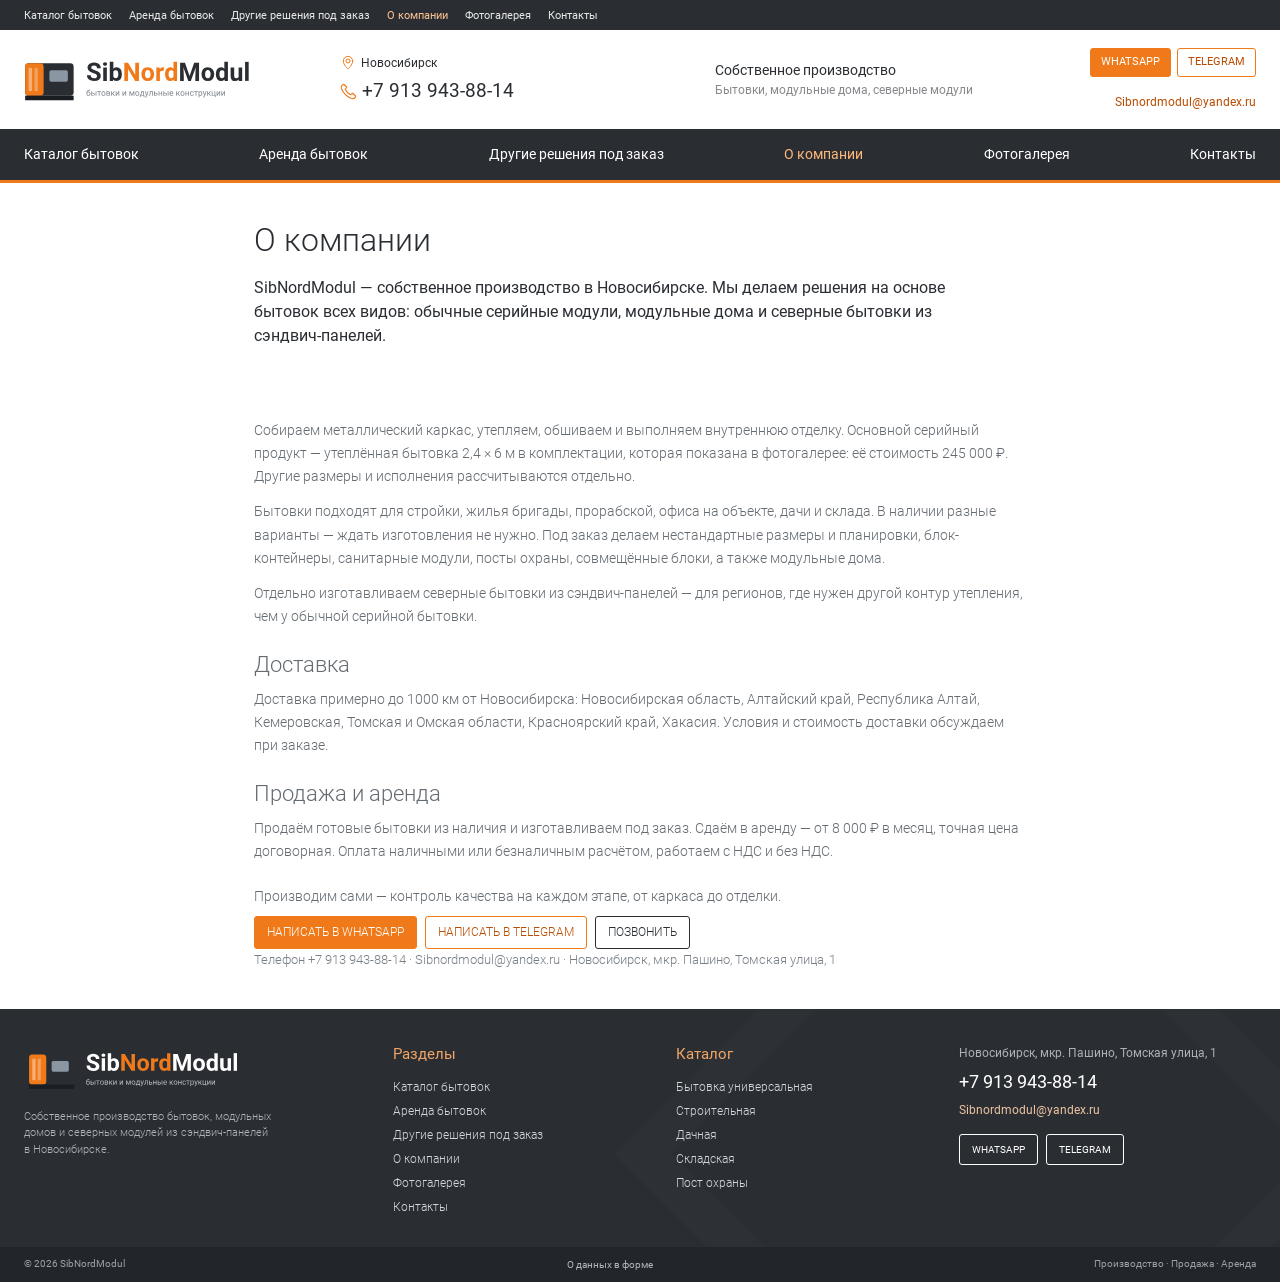
==== about/index.html @ f5c0e2c7 "Multi-page site: schematic catalog, rent, custom orders, 2GIS contacts Rebuild the site into separat" ====
<!DOCTYPE html>
<html lang="ru"><head><meta charset="utf-8"/>
<meta content="width=device-width,initial-scale=1,viewport-fit=cover" name="viewport"/>
<title>О компании — SibNordModul</title>
<meta name="description" content="Собственное производство бытовок, модульных домов и северных бытовок из сэндвич-панелей в Новосибирске. Доставка по Сибири."/>
<meta name="theme-color" content="#2A2E33"/>
<link rel="canonical" href="https://alexautoperfomance-ctrl.github.io/sibnordmodul-site/about/"/>
<meta property="og:title" content="О компании — SibNordModul"/>
<meta property="og:description" content="Собственное производство бытовок, модульных домов и северных бытовок из сэндвич-панелей в Новосибирске. Доставка по Сибири."/>
<meta property="og:type" content="website"/>
<meta property="og:image" content="../images/hero-latin.jpg"/>
<link rel="icon" href="../favicon.ico" sizes="any"/>
<link rel="icon" href="../favicon.png" type="image/png"/>
<link rel="stylesheet" href="../styles.css"/>
</head><body>
<svg aria-hidden="true" class="sprite" xmlns="http://www.w3.org/2000/svg"><defs><symbol id="i-cabin" viewbox="0 0 24 24"><path d="M2 5h20M3 8h18v12H3zM6 11h5v5H6zM15 11h4v9M1 22h22M17 15h.01"></path></symbol><symbol id="i-blocks" viewbox="0 0 24 24"><path d="M2 10h12v11H2zM14 10l8-4v11l-8 4M2 10l8-4h12M5 13v5m3-5v5m3-5v5M14 4V1M9 3h10"></path></symbol><symbol id="i-house" viewbox="0 0 24 24"><path d="M2 11l10-8 10 8M5 10v11h14V10M9 21v-7h6v7M16 4V2h3v5"></path></symbol><symbol id="i-guard" viewbox="0 0 24 24"><path d="M5 5h14v16H5zM4 2h16M8 8h8v5H8zM14 16v5M3 23h18"></path></symbol><symbol id="i-san" viewbox="0 0 24 24"><path d="M4 21h16M6 21V4a2 2 0 014 0v2M8 7h6M9 10v1m4-1v1m-2 2v1m-3 0v1m6-2v1M4 17h13v4"></path></symbol><symbol id="i-factory" viewbox="0 0 24 24"><path d="M3 21V9l7 4V7l7 4V3h4v18H3zM6 17h1m4 0h1m4 0h1"></path></symbol><symbol id="i-phone" viewbox="0 0 24 24"><path d="M5 3l4 4-2 3a16 16 0 007 7l3-2 4 4c-1 3-3 4-6 3A25 25 0 012 9C1 6 2 4 5 3z"></path></symbol><symbol id="i-pin" viewbox="0 0 24 24"><path d="M19 9c0 6-7 12-7 12S5 15 5 9a7 7 0 1114 0zM15 9a3 3 0 11-6 0 3 3 0 016 0"></path></symbol><symbol id="i-mail" viewbox="0 0 24 24"><path d="M2 5h20v14H2zM2 5l10 8L22 5"></path></symbol><symbol id="i-chat" viewbox="0 0 24 24"><path d="M21 11a9 9 0 01-13 8L3 21l1-5A9 9 0 1121 11zM8 8c1 4 3 6 7 7l1-2-3-1-1 1-2-2 1-1-1-3z"></path></symbol><symbol id="i-telegram" viewbox="0 0 24 24"><path d="M22 3L2 11l7 3 3 7 4-5 4 3 2-16zM9 14L22 3M9 14l3 7"></path></symbol><symbol id="i-check" viewbox="0 0 24 24"><path d="M4 12l5 5L21 5"></path></symbol><symbol id="i-ruler" viewbox="0 0 24 24"><path d="M3 18L18 3l4 4L7 22zM14 7l3 3M10 11l3 3M6 15l3 3"></path></symbol><symbol id="i-frame" viewbox="0 0 24 24"><path d="M3 20V4h18v16H3zM3 4l18 16M21 4L3 20M8 4v16M16 4v16"></path></symbol><symbol id="i-bolt" viewbox="0 0 24 24"><path d="M13 2L4 14h7l-1 8 10-13h-8l1-7z"></path></symbol><symbol id="i-heat" viewbox="0 0 24 24"><path d="M12 2c2 5 7 6 7 12a7 7 0 01-14 0c0-3 2-6 5-8 0 3 1 4 2 5 2-3 1-5 0-9z"></path></symbol><symbol id="i-floor" viewbox="0 0 24 24"><path d="M2 16l10-6 10 6-10 6-10-6zM5 11V8c0-2 3-2 3-4M11 8V6c0-2 3-2 3-4M17 11V8c0-2 3-2 3-4"></path></symbol><symbol id="i-layers" viewbox="0 0 24 24"><path d="M2 8l10-6 10 6-10 6L2 8zM2 13l10 6 10-6M2 18l10 6 10-6"></path></symbol><symbol id="i-finish" viewbox="0 0 24 24"><path d="M3 3h14v7H3zM17 6h4v8h-9v8H9v-8"></path></symbol><symbol id="i-wallet" viewbox="0 0 24 24"><path d="M3 6h18v15H3V6zM3 6V3h15v3M16 11h6v6h-6zM18 14h.01"></path></symbol><symbol id="i-menu" viewbox="0 0 24 24"><path d="M3 5h18M3 12h18M3 19h18"></path></symbol><symbol id="i-search" viewbox="0 0 24 24"><path d="M16 16l6 6M18 10a8 8 0 11-16 0 8 8 0 0116 0"></path></symbol><symbol id="i-close" viewbox="0 0 24 24"><path d="M5 5l14 14M19 5L5 19"></path></symbol><symbol id="i-expand" viewbox="0 0 24 24"><path d="M3 9V3h6M15 3h6v6M21 15v6h-6M9 21H3v-6"></path></symbol><symbol id="i-key" viewbox="0 0 24 24"><path d="M14 10a5 5 0 11-10-1 5 5 0 0110 1zM12 13l9 9M16 17l3-3M19 20l3-3"></path></symbol><symbol id="i-box" viewbox="0 0 24 24"><path d="M3 6l9-4 9 4v14l-9 3-9-3V6zM3 6l9 4 9-4M12 10v13"></path></symbol></defs></svg>
<div class="top-line"><div class="container top-line__inner">
<nav class="menu-top"><a href="../catalog/">Каталог бытовок</a><a href="../rent/">Аренда бытовок</a><a href="../custom/">Другие решения под заказ</a><a href="../about/" class="is-active">О компании</a><a href="../gallery/">Фотогалерея</a><a href="../contacts/">Контакты</a></nav>
</div></div>
<header class="header"><div class="container header__inner">
<a class="logo" href="../" aria-label="SibNordModul — на главную">
<img alt="SibNordModul" height="64" src="../images/logo-latin.svg" width="279"/>
</a>
<div class="header__local">
<p><svg aria-hidden="true" class="icon"><use href="#i-pin"></use></svg> Новосибирск</p>
<a class="phone" href="tel:+79139438814"><svg aria-hidden="true" class="icon"><use href="#i-phone"></use></svg>+7 913 943-88-14</a>
</div>
<div class="header__note"><strong>Собственное производство</strong>Бытовки, модульные дома, северные модули</div>
<div class="header__actions">
<div class="header__chats">
<a class="button button--fill" href="https://wa.me/79139438814" target="_blank" rel="noopener">WhatsApp</a>
<a class="button" href="https://t.me/Volt0ne" target="_blank" rel="noopener">Telegram</a>
</div>
<a class="header__mail" href="mailto:Sibnordmodul@yandex.ru">Sibnordmodul@yandex.ru</a>
</div></div></header>
<nav aria-label="Разделы сайта" class="category-nav"><div class="container category-nav__inner">
<a href="../catalog/">Каталог бытовок</a><a href="../rent/">Аренда бытовок</a><a href="../custom/">Другие решения под заказ</a><a href="../about/" class="is-active">О компании</a><a href="../gallery/">Фотогалерея</a><a href="../contacts/">Контакты</a>
</div></nav>
<main>
<section class="page-hero"><div class="container narrow">
<h1>О компании</h1>
<p class="lead">SibNordModul — собственное производство в Новосибирске. Мы делаем решения на основе бытовок всех видов: обычные серийные модули, модульные дома и северные бытовки из сэндвич-панелей.</p>
</div></section>
<section class="content-section"><div class="container narrow text-content">
<p>Собираем металлический каркас, утепляем, обшиваем и выполняем внутреннюю отделку. Основной серийный продукт — утеплённая бытовка 2,4 × 6 м в комплектации, которая показана в фотогалерее: её стоимость 245 000 ₽. Другие размеры и исполнения рассчитываются отдельно.</p>
<p>Бытовки подходят для стройки, жилья бригады, прорабской, офиса на объекте, дачи и склада. В наличии разные варианты — ждать изготовления не нужно. Под заказ делаем нестандартные размеры и планировки, блок-контейнеры, санитарные модули, посты охраны, совмещённые блоки, а также модульные дома.</p>
<p>Отдельно изготавливаем северные бытовки из сэндвич-панелей — для регионов, где нужен другой контур утепления, чем у обычной серийной бытовки.</p>
<div class="about-block">
<h2>Доставка</h2>
<p>Доставка примерно до 1000 км от Новосибирска: Новосибирская область, Алтайский край, Республика Алтай, Кемеровская, Томская и Омская области, Красноярский край, Хакасия. Условия и стоимость доставки обсуждаем при заказе.</p>
</div>
<div class="about-block">
<h2>Продажа и аренда</h2>
<p>Продаём готовые бытовки из наличия и изготавливаем под заказ. Сдаём в аренду — от 8 000 ₽ в месяц, точная цена договорная. Оплата наличными или безналичным расчётом, работаем с НДС и без НДС.</p>
</div>
<p>Производим сами — контроль качества на каждом этапе, от каркаса до отделки.</p>
<div class="chat-btns "><a class="button button--fill" href="https://wa.me/79139438814" target="_blank" rel="noopener">Написать в WhatsApp</a><a class="button" href="https://t.me/Volt0ne" target="_blank" rel="noopener">Написать в Telegram</a><a class="button button--ink" href="tel:+79139438814">Позвонить</a></div>
<p class="subtle">Телефон <a href="tel:+79139438814">+7 913 943-88-14</a> · <a href="mailto:Sibnordmodul@yandex.ru">Sibnordmodul@yandex.ru</a> · Новосибирск, мкр. Пашино, Томская улица, 1</p>
</div></section>
</main>
<footer class="footer"><div class="container footer__grid">
<div class="footer__intro">
<a aria-label="SibNordModul — на главную" class="logo" href="../">
<img alt="SibNordModul" height="64" src="../images/logo-latin-light.svg" width="279"/></a>
<p>Собственное производство бытовок, модульных домов и северных модулей из сэндвич-панелей в Новосибирске.</p>
</div>
<div class="footer__nav"><h3>Разделы</h3><ul><li><a href="../catalog/">Каталог бытовок</a></li><li><a href="../rent/">Аренда бытовок</a></li><li><a href="../custom/">Другие решения под заказ</a></li><li><a href="../about/">О компании</a></li><li><a href="../gallery/">Фотогалерея</a></li><li><a href="../contacts/">Контакты</a></li></ul></div>
<div class="footer__catalog"><h3>Каталог</h3><ul>
<li><a href="../catalog/#cat-universal">Бытовка универсальная</a></li>
<li><a href="../catalog/#cat-stroitelnye">Строительная</a></li>
<li><a href="../catalog/#cat-dachnye">Дачная</a></li>
<li><a href="../catalog/#cat-sklad">Складская</a></li>
<li><a href="../catalog/#cat-guard">Пост охраны</a></li>
</ul></div>
<div class="footer__contact">
<p>Новосибирск, мкр. Пашино, Томская улица, 1</p>
<a class="phone" href="tel:+79139438814">+7 913 943-88-14</a>
<a class="mail" href="mailto:Sibnordmodul@yandex.ru">Sibnordmodul@yandex.ru</a>
<div class="footer-chats">
<a class="button button--white" href="https://wa.me/79139438814" target="_blank" rel="noopener">WhatsApp</a>
<a class="button button--white" href="https://t.me/Volt0ne" target="_blank" rel="noopener">Telegram</a>
</div>
</div></div>
<div class="footer__bottom"><div class="container">
<span>© <span data-year="">2026</span> SibNordModul</span>
<button data-privacy="" type="button">О данных в форме</button>
<span>Производство · Продажа · Аренда</span>
</div></div></footer>
<nav aria-label="Быстрые действия" class="mobile-dock">
<button aria-controls="menu-drawer" aria-haspopup="dialog" aria-label="Открыть меню" id="open-menu" type="button">
<svg aria-hidden="true" class="icon"><use href="#i-menu"></use></svg><span>Меню</span></button>
<a href="../catalog/"><svg aria-hidden="true" class="icon"><use href="#i-cabin"></use></svg><span>Каталог</span></a>
<a href="https://wa.me/79139438814" rel="noopener" target="_blank"><svg aria-hidden="true" class="icon"><use href="#i-chat"></use></svg><span>WhatsApp</span></a>
<a href="https://t.me/Volt0ne" rel="noopener" target="_blank"><svg aria-hidden="true" class="icon"><use href="#i-telegram"></use></svg><span>Telegram</span></a>
<a href="tel:+79139438814"><svg aria-hidden="true" class="icon"><use href="#i-phone"></use></svg><span>Позвонить</span></a>
</nav>
<dialog aria-labelledby="drawer-title" class="drawer" id="menu-drawer">
<div class="drawer__top"><span id="drawer-title">SibNordModul</span>
<button aria-label="Закрыть меню" data-close="" type="button"><svg aria-hidden="true" class="icon"><use href="#i-close"></use></svg></button></div>
<nav><a href="../catalog/">Каталог бытовок</a><a href="../rent/">Аренда бытовок</a><a href="../custom/">Другие решения под заказ</a><a href="../about/">О компании</a><a href="../gallery/">Фотогалерея</a><a href="../contacts/">Контакты</a></nav>
<div class="drawer__contact">
<a class="phone" href="tel:+79139438814">+7 913 943-88-14</a>
<a class="mail" href="mailto:Sibnordmodul@yandex.ru">Sibnordmodul@yandex.ru</a>
<a class="button button--fill" href="https://wa.me/79139438814" target="_blank" rel="noopener">WhatsApp</a>
<a class="button" href="https://t.me/Volt0ne" target="_blank" rel="noopener">Telegram</a>
</div></dialog>
<dialog aria-labelledby="photo-title" class="modal photo-modal" id="photo-modal">
<div class="modal__head"><h2 id="photo-title">Фото</h2>
<button aria-label="Закрыть" data-close="" type="button"><svg aria-hidden="true" class="icon"><use href="#i-close"></use></svg></button></div>
<div class="photo-modal__frame">
<button class="photo-arrow prev" type="button" aria-label="Назад">‹</button>
<img alt="" id="lightbox-image"/>
<button class="photo-arrow next" type="button" aria-label="Вперёд">›</button>
</div>
<div class="photo-counter"></div>
</dialog>
<dialog aria-labelledby="privacy-title" class="modal" id="privacy-modal">
<div class="modal__head"><h2 id="privacy-title">О данных в форме</h2>
<button aria-label="Закрыть" data-close="" type="button"><svg aria-hidden="true" class="icon"><use href="#i-close"></use></svg></button></div>
<div class="modal__body privacy-text">
<p>Этот сайт не отправляет и не сохраняет данные формы на сервере. Имя, телефон и выбранный вариант используются в вашем браузере, чтобы подготовить сообщение.</p>
<p>При нажатии кнопки откроется WhatsApp или почтовая программа. Данные будут переданы выбранному сервису в тексте черновика только после вашего подтверждения.</p>
</div></dialog>
<script src="../script.js"></script>
</body></html>
---- styles.css ----
@font-face{font-family:Roboto;src:url(fonts/Roboto-Regular.woff) format('woff');font-style:normal;font-weight:400;font-display:swap}@font-face{font-family:Roboto;src:url(fonts/Roboto-Light.woff) format('woff');font-style:normal;font-weight:300;font-display:swap}@font-face{font-family:Roboto;src:url(fonts/Roboto-Bold.woff) format('woff');font-style:normal;font-weight:700;font-display:swap}
/* Compact commercial catalogue: narrow utility bar, contact masthead, category
   navigation, diagonal banner, benefits rail, three-column product catalogue. */
:root{--ink:#2A2E33;--accent:#F07A1A;--accent-dark:#b94c00;--pale:#fce9da;--muted:#87898c;--line:#e3e5e7;--soft:#f7f8f9;--white:#fff}
*{box-sizing:border-box}html{scroll-behavior:smooth;scroll-padding-top:25px}body{margin:0;font:14px/1.5 Roboto,Arial,sans-serif;color:var(--ink);background:#fff;-webkit-text-size-adjust:100%}a{color:inherit;text-decoration:none;transition:color .15s}a:hover{color:var(--accent-dark)}button,input,select,textarea{font:inherit}button,a,input,select,textarea{-webkit-tap-highlight-color:transparent}button{cursor:pointer}button:disabled{cursor:not-allowed}a:focus-visible,button:focus-visible,input:focus-visible,select:focus-visible,textarea:focus-visible{outline:2px solid var(--accent);outline-offset:4px}img{max-width:100%;display:block}svg.icon{width:23px;height:23px;flex:none;fill:none;stroke:currentColor;stroke-width:1.5;stroke-linecap:round;stroke-linejoin:round}svg.sprite{position:absolute;width:0;height:0;overflow:hidden}.container{width:min(100%,1440px);padding:0 24px;margin:auto}h1,h2,h3,h4,p{margin:0}h1,h2,h3{font-weight:300;line-height:1.35}h2{font-size:25px;margin-bottom:22px}h3{font-size:19px}p+p{margin-top:12px}ul{padding:0;margin:0;list-style:none}.button{display:inline-flex;align-items:center;justify-content:center;gap:8px;border:1px solid var(--accent);background:transparent;border-radius:3px;padding:8px 12px;color:var(--accent-dark);font-size:12px;line-height:1.3;text-transform:uppercase;transition:background .16s,color .16s,border-color .16s;white-space:nowrap}.button:hover{color:#fff;background:var(--accent);border-color:var(--accent)}.button--fill{background:var(--accent);border-color:var(--accent);color:#fff}.button--fill:hover{background:var(--accent-dark);border-color:var(--accent-dark)}.button--ink{border-color:var(--ink);color:var(--ink)}.button--ink:hover{background:var(--ink);border-color:var(--ink);color:#fff}.button--white{border-color:#fff;color:#fff}.button--white:hover{background:#fff;color:var(--ink)}.button .icon{width:17px;height:17px}.subtle{color:#777f86;font-size:13px}.top-line{background:var(--ink);color:#e7e7e7;font-size:11px;line-height:1}.top-line__inner{height:30px;display:flex;justify-content:space-between;align-items:center;gap:20px}.menu-top{display:flex;gap:17px}.menu-top a:hover{color:#ffc394}.search{display:flex;align-items:center;background:#41464c;height:22px;width:242px}.search input{width:100%;min-width:0;border:0;padding:3px 9px;background:none;color:#fff;font-size:11px;outline-offset:0}.search input::placeholder{color:#babdc0}.search button{display:flex;background:none;border:0;color:#ffa359;padding:2px 7px}.search .icon{width:15px;height:15px}.header__inner{height:99px;display:flex;align-items:center;gap:42px}.logo{display:flex;align-items:center;gap:10px;flex:none}.logo>img{width:65px;height:60px;object-fit:contain}.logo__name{display:block;white-space:nowrap;font-size:25px;font-weight:700;letter-spacing:-1px;line-height:1.3}.nord{color:var(--accent)}.logo__sub{display:block;font-size:10.5px;font-weight:300;color:#7c8288;white-space:nowrap;letter-spacing:.15px}.header__local{margin-left:30px;flex:1}.header__local p{font-size:12px;display:flex;align-items:center;gap:5px;margin-bottom:5px}.header__local p .icon{width:16px;height:16px;color:var(--accent)}.phone{white-space:nowrap;font-size:19px;color:var(--ink)}.phone .icon{width:18px;height:18px;vertical-align:-3px;color:var(--accent);margin-right:4px}.header__note{line-height:1.6;font-size:12px;flex:1;color:#87898c}.header__note strong{display:block;color:var(--ink);font-weight:400;font-size:14px}.header__actions{text-align:right;flex:none}.header__actions .button{margin-bottom:8px}.header__mail{display:block;font-size:12px;color:var(--accent-dark)}.category-nav{background:var(--ink);border-bottom:3px solid var(--accent);color:#fff}.category-nav__inner{min-height:51px;display:flex;align-items:stretch;justify-content:space-between;gap:15px}.category-nav a{display:flex;align-items:center;gap:11px;font-size:14px;line-height:1.25;padding:10px 0;min-height:51px}.category-nav a:hover{color:#ffb879}.category-nav .icon{width:28px;height:25px;stroke-width:1.4}.category-nav .chev{font-size:15px;color:#aeb2b6;margin-left:4px}.hero{height:254px;background:#f7f8f8;position:relative;overflow:hidden}.hero::before{content:'';position:absolute;inset:0;background:repeating-linear-gradient(25deg,transparent 0 29px,#e9ecef 30px 31px,transparent 32px 58px);opacity:.55}.hero__inner{position:relative;height:100%;display:flex;align-items:center}.hero__copy{position:relative;z-index:3;width:47%;padding-right:35px}.hero__kicker{font-size:11px;letter-spacing:1.3px;text-transform:uppercase;margin-bottom:8px;color:#8a6d57}.hero h1{font-size:30px;line-height:1.3;margin-bottom:10px;max-width:420px}.hero__copy>p{font-size:14px;color:#686d71;font-weight:300}.hero__link{display:inline-block;margin-top:19px;font-size:16px;font-weight:300}.hero__link span{display:inline-block;color:var(--accent);margin-left:6px;transition:transform .2s}.hero__link:hover span{transform:translateX(4px)}.hero__visual{position:absolute;top:0;bottom:0;right:0;width:60%;background:#dfe2e4;clip-path:polygon(13% 0,100% 0,100% 100%,13% 100%,0 50%);border-right:14px solid var(--accent)}.hero__visual::before{content:'';position:absolute;inset:0;background:var(--accent);clip-path:polygon(10% 0,13% 0,0 50%,13% 100%,10% 100%,0 58%,0 42%);z-index:2}.hero__visual picture,.hero__visual img{width:100%;height:100%}.hero__visual img{object-fit:cover;object-position:54% 54%;padding-left:28px}.hero__stock{position:absolute;bottom:13px;right:32px;background:rgba(42,46,51,.88);color:#fff;padding:6px 10px;font-size:11px;z-index:3;border-left:3px solid var(--accent)}.service-nav{background:var(--pale);color:#65472f}.service-nav__inner{display:flex;justify-content:space-between;align-items:center;min-height:39px;gap:15px;font-size:12px}.service-nav a{padding:9px 0;white-space:nowrap}.service-nav a:hover{color:#a74800}.page-columns{display:grid;grid-template-columns:265px minmax(0,1fr);gap:34px;padding-top:30px;padding-bottom:10px}.column-left{min-width:0;padding-right:14px}.benefits-visual{padding:15px 15px 0}.benefit{text-align:center;margin-bottom:32px}.benefit .icon{display:block;color:var(--accent);width:53px;height:53px;stroke-width:1.3;margin:0 auto 12px}.benefit h3{font-size:18px;color:var(--accent-dark)}.benefit p{font-size:14px;font-weight:300;color:#8a8f93}.rail-title{text-align:center;font-size:19px;margin:42px 0 27px}.rail-list{counter-reset:rail}.rail-list li{position:relative;padding-left:54px;margin:0 0 29px 12px;font-size:12px;line-height:1.5;color:#8b8e92;max-width:220px}.rail-list li::before{counter-increment:rail;content:counter(rail);position:absolute;left:0;top:-6px;font-size:48px;font-weight:300;color:#f0d0b7;line-height:1}.rail-list strong{display:block;font-weight:400;font-size:14px;color:var(--ink);border-bottom:1px solid var(--line);padding-bottom:7px;margin-bottom:7px}.rail-contact{margin-top:34px;padding:20px 17px;background:var(--soft);border:1px solid var(--line)}.rail-contact h3{font-size:18px;margin-bottom:10px}.rail-contact p{font-size:12px;color:#777d82;margin-bottom:15px}.rail-contact .phone{font-size:16px;display:block;margin-bottom:14px}.rail-contact .button{width:100%}.catalog-head{display:flex;justify-content:space-between;align-items:center;gap:15px;margin-bottom:20px}.catalog-head h2{margin:0}.catalog-head>a{color:var(--accent-dark);font-size:12px}.catalog-intro{font-size:13px;color:#83888c;margin:-8px 0 17px}.catalog-tabs{display:flex;gap:19px;border-bottom:1px solid var(--line);margin-bottom:21px;align-items:center}.catalog-tabs button{font-size:12px;background:none;padding:0 0 10px;border:0;color:#737b81;position:relative;white-space:nowrap}.catalog-tabs button[aria-pressed=true]{color:var(--accent-dark)}.catalog-tabs button[aria-pressed=true]::after{content:'';height:2px;position:absolute;bottom:-1px;left:0;right:0;background:var(--accent)}.product-grid{display:grid;grid-template-columns:repeat(3,minmax(0,1fr));gap:28px 20px}.product{min-width:0;position:relative}.product-box{height:100%;display:flex;flex-direction:column;border:1px solid var(--line);border-radius:3px;background:#fff;padding:14px;transition:border-color .2s,box-shadow .2s;position:relative}.product-box:hover{border-color:var(--accent);box-shadow:0 5px 18px #2a2e3310}.product__image{height:177px;background:#f7f8f9;display:flex;align-items:center;justify-content:center;margin-bottom:16px;overflow:hidden;border-radius:1px}.product__image img{height:100%;width:100%;object-fit:contain}.product__image--photo img{object-fit:cover;object-position:50% 60%}.sticker{position:absolute;top:7px;left:7px;background:var(--accent);color:#fff;padding:2px 6px;font-size:10px;line-height:1.6;border-radius:2px;text-transform:uppercase;z-index:1}.sticker--soft{background:#eceef0;color:#73797e}.product h3{font-size:16px;line-height:1.4;font-weight:400;margin-bottom:4px}.product h3 a:hover{color:var(--accent-dark)}.product__size{font-size:12px;color:#969b9f;line-height:1.5;margin-bottom:12px}.product__footer{display:flex;justify-content:space-between;align-items:center;gap:5px;margin-top:auto;padding-top:3px}.product__price{font-size:15px;color:var(--accent-dark);line-height:1.35}.product__price--request{font-size:13px}.product__footer .button{padding:6px 7px;font-size:10px;flex:none}.product__status{font-size:10px;color:#999ea2;margin-top:8px}.empty-results{padding:30px 0;color:#72777d}.content-section{margin-top:43px;padding-top:0}.content-section h2{margin-bottom:19px}.section-note{font-size:13px;font-weight:300;color:#878e94;line-height:1.6;margin:-10px 0 19px}.rent-banner{margin-top:34px;padding:24px 25px;background:#f9eee5;position:relative;display:flex;gap:25px;align-items:center;overflow:hidden;border-left:3px solid var(--accent)}.rent-banner::after{content:'';position:absolute;right:-70px;top:-100px;width:230px;height:350px;border:26px solid #f2ddce;transform:rotate(35deg);pointer-events:none}.rent-banner>div{flex:1;position:relative;z-index:1}.rent-banner h2{font-size:22px;margin-bottom:7px}.rent-banner p{font-size:13px;color:#7c746f;max-width:430px}.rent-banner>.button{position:relative;z-index:1;flex:none}.model-heading{display:flex;justify-content:space-between;align-items:start;gap:15px}.model-heading h2{max-width:480px}.model-price{text-align:right;white-space:nowrap;font-size:24px;font-weight:300;color:var(--accent-dark)}.model-price small{display:block;color:#91969b;font-size:11px;font-weight:400}.model{display:grid;grid-template-columns:40% 1fr;gap:24px;align-items:start}.model__photo{position:relative;overflow:hidden;background:var(--soft)}.model__photo>img{width:100%;height:310px;object-fit:cover;object-position:50% 62%}.model__photo button{position:absolute;right:10px;bottom:10px;border:0;background:#fff;padding:7px;display:flex;color:var(--ink);border-radius:2px}.model__photo .icon{width:17px;height:17px}.model__caption{font-size:11px;color:#8b9298;padding:9px 0}.specs{display:grid;grid-template-columns:1fr 1fr;gap:17px 22px}.spec h3{font-size:15px;font-weight:400;padding-bottom:7px;margin-bottom:7px;border-bottom:1px solid var(--line);display:flex;gap:7px;align-items:center}.spec h3 .icon{width:18px;height:18px;color:var(--accent-dark)}.spec ul{font-size:12px;font-weight:300;line-height:1.65;color:#697079}.spec li{position:relative;padding-left:11px}.spec li::before{content:'';width:3px;height:3px;position:absolute;top:8px;left:0;background:#ddad88}.model-payments{display:flex;gap:25px;align-items:center;border-top:1px solid var(--line);padding-top:18px;margin-top:15px}.model-payments>p{font-size:12px;color:#7b8288;flex:1}.extra-grid{display:grid;grid-template-columns:repeat(3,minmax(0,1fr));border-top:1px solid var(--line);border-left:1px solid var(--line)}.extra-item{border-right:1px solid var(--line);border-bottom:1px solid var(--line);padding:17px 14px;display:flex;align-items:start;gap:11px}.extra-item>.icon{color:var(--accent-dark);width:26px;height:26px}.extra-item h3{font-size:14px;font-weight:400}.extra-item p{font-size:11px;font-weight:300;color:#8a8e93;margin-top:4px}.order-grid{display:grid;grid-template-columns:repeat(3,minmax(0,1fr));gap:20px}.order-card{border:1px solid var(--line);border-radius:3px;padding:14px;position:relative}.order-card img{width:100%;height:130px;object-fit:contain;margin-bottom:12px;background:var(--soft)}.order-card h3{font-size:15px;font-weight:400;margin-bottom:3px}.order-card p{font-size:12px;color:#999ea3}.order-card .button{font-size:10px;padding:6px 8px;margin-top:12px}.order-card .sticker{font-size:9px}.about-row{display:grid;grid-template-columns:1fr 34%;gap:25px}.text-content{font-weight:300;font-size:14px;line-height:1.65;color:#646b71}.text-content strong{font-weight:400;color:var(--ink)}.about-photo img{height:245px;width:100%;object-fit:cover;object-position:50% 45%}.about-photo figcaption{font-size:11px;color:#999ea3;margin-top:7px}.about-photo{margin:0}.gallery-head{display:flex;align-items:center;justify-content:space-between;gap:15px}.gallery-head span{font-size:12px;color:#959b9f}.gallery{display:grid;grid-template-columns:repeat(4,minmax(0,1fr));gap:9px}.gallery a{position:relative;background:var(--soft);overflow:hidden;display:block}.gallery img{height:124px;width:100%;object-fit:cover;transition:transform .3s}.gallery a:hover img{transform:scale(1.04)}.gallery span{position:absolute;left:0;bottom:0;right:0;background:linear-gradient(transparent,#171e25b8);color:#fff;padding:16px 9px 6px;font-size:10px}.steps{display:grid;grid-template-columns:repeat(4,minmax(0,1fr));gap:20px;counter-reset:step}.step{position:relative;padding-top:34px}.step::before{counter-increment:step;content:'0' counter(step);position:absolute;top:0;left:0;font-size:25px;line-height:1;font-weight:300;color:var(--accent)}.step::after{content:'';height:1px;position:absolute;top:14px;left:42px;right:0;background:var(--line)}.step h3{font-size:15px;font-weight:400;margin-bottom:7px}.step p{font-size:12px;color:#8c9297;font-weight:300;line-height:1.6}.request-box{margin-top:40px;background:#f4f5f6;border:1px solid var(--line);padding:28px 25px}.request-box h2{margin-bottom:7px}.request-box>p{font-size:13px;font-weight:300;color:#7d858b;margin-bottom:20px}.callback-form .form-row{display:grid;grid-template-columns:1fr 1fr auto;gap:12px;align-items:end}.callback-form label{display:block;font-size:11px;color:#7f868d}.callback-form input,.callback-form select,.callback-form textarea{display:block;width:100%;min-width:0;border:1px solid #d8dbde;background:#fff;border-radius:2px;padding:10px 11px;color:var(--ink);font-size:13px;margin-top:5px;min-height:39px}.callback-form textarea{min-height:80px;resize:vertical}.callback-form .button{min-height:39px;font-size:11px}.form-bottom{display:flex;justify-content:space-between;gap:12px;margin-top:13px;font-size:10px;color:#959a9e;line-height:1.5}.form-bottom button{padding:0;border:0;background:none;color:var(--accent-dark);font-size:11px;text-decoration:underline;flex:none}.form-status{font-size:12px;color:var(--accent-dark);margin-top:9px}.contacts-section{display:grid;grid-template-columns:1fr 1fr;gap:25px;margin-top:35px;padding:0 0 30px}.contacts-section h2{font-size:23px;margin-bottom:14px}.contacts-section p{font-size:13px;font-weight:300;color:#7f878d}.contacts-section .phone{display:block;font-weight:400;font-size:23px;margin:5px 0 9px;color:var(--ink)}.contacts-section .mail{font-size:14px;color:var(--accent-dark)}.social-links{display:flex;gap:13px;margin-top:17px}.social-links a{display:flex;gap:5px;align-items:center;font-size:12px}.social-links .icon{width:18px;height:18px;color:var(--accent-dark)}.payment-list{margin-top:14px}.payment-list li{padding:5px 0;font-size:13px;font-weight:300;color:#6e767c}.payment-list .icon{height:16px;width:16px;vertical-align:-3px;margin-right:7px;color:var(--accent-dark)}.footer{margin-top:38px;background:var(--ink);color:#fff;position:relative;overflow:hidden;padding-top:35px}.footer::before{content:'';position:absolute;right:2%;top:-120px;width:450px;height:450px;border:40px solid #ffffff04;transform:rotate(45deg);pointer-events:none}.footer__grid{display:grid;grid-template-columns:1.35fr 1fr 1fr 1.2fr;gap:35px;position:relative;padding-bottom:28px}.footer .logo>img{width:44px;height:46px}.footer .logo__name{font-size:19px}.footer .logo__sub{font-size:8px;color:#b7bbc0}.footer__intro p{font-size:11px;font-weight:300;color:#aeb3b8;margin-top:13px;max-width:250px}.footer h3{font-size:15px;font-weight:400;color:#f0a566;margin-bottom:11px}.footer ul{font-size:12px;font-weight:300;color:#d5d8db;line-height:2}.footer a:hover{color:#ffb477}.footer .phone{font-size:18px;color:#fff}.footer__contact>p{font-size:12px;color:#acb1b7;margin-bottom:6px}.footer__contact .mail{display:block;color:#ebc2a1;font-size:12px;margin:6px 0 15px}.footer .button{font-size:10px}.footer__bottom{background:#22262b;padding:9px 0;color:#999fa5;font-size:10px;position:relative}.footer__bottom .container{display:flex;justify-content:space-between;gap:20px}.footer__bottom button{color:#b0b4b8;border:0;background:none;font:inherit;cursor:pointer}.mobile-dock{display:none}.drawer{border:0;margin:0;padding:0;max-width:none;max-height:none;width:min(360px,90vw);height:100%;background:var(--ink);color:#fff}.drawer::backdrop{background:#17202ab3}.drawer__top{display:flex;align-items:center;justify-content:space-between;padding:22px 23px;border-bottom:1px solid #ffffff20;font-size:21px;font-weight:300}.close-btn{background:none;border:0;display:flex;align-items:center;justify-content:center;width:32px;height:32px;color:inherit}.drawer nav{padding:10px 23px}.drawer nav a{display:block;padding:11px 0;border-bottom:1px solid #ffffff12;font-size:16px;font-weight:300}.drawer__contact{padding:20px 23px}.drawer__contact .phone{color:#fff;font-size:20px}.drawer__contact .mail{font-size:12px;color:#e3b38f;display:block;margin-top:8px}.modal{padding:0;border:0;border-radius:3px;max-width:calc(100vw - 30px);width:470px;box-shadow:0 20px 80px #0005}.modal::backdrop{background:#171e26b8}.modal__head{display:flex;align-items:center;justify-content:space-between;gap:15px;padding:23px 25px 15px}.modal__head h2{margin:0;font-size:24px}.modal__body{padding:0 25px 25px}.modal__body>p{font-size:13px;font-weight:300;color:#7c858c;margin-bottom:20px}.modal .callback-form .form-row{grid-template-columns:1fr}.modal .form-bottom{display:block}.modal .form-bottom button{margin-top:10px}.modal .callback-form label{font-size:12px}.photo-modal{background:#1d232a;width:900px;color:#fff}.photo-modal .modal__head{padding:12px 17px}.photo-modal .modal__head h2{font-size:16px}.photo-modal__frame{height:min(72vh,750px);display:flex;align-items:center;justify-content:center;position:relative}.photo-modal__frame img{height:100%;width:100%;object-fit:contain}.photo-arrow{position:absolute;top:calc(50% - 20px);border:1px solid #ffffff60;border-radius:50%;background:#1c242b80;color:#fff;width:37px;height:37px;font-size:22px}.photo-arrow.prev{left:12px}.photo-arrow.next{right:12px}.photo-counter{text-align:center;font-size:11px;color:#bfc4c8;padding:10px}.privacy-text{font-size:13px;line-height:1.7;color:#68727b}.privacy-text p+p{margin-top:10px}[hidden]{display:none!important}
@media(min-width:1441px){.hero{height:275px}.hero__visual img{object-position:55% 58%}.product__image{height:205px}.column-left{padding-right:30px}.page-columns{grid-template-columns:285px minmax(0,1fr);gap:35px}.header__inner{gap:65px}}
@media(max-width:1150px){.header__inner{gap:25px}.header__local{margin-left:5px}.header__note{display:none}.category-nav a{font-size:12px;gap:7px}.category-nav .icon{width:24px}.page-columns{grid-template-columns:220px minmax(0,1fr);gap:24px}.column-left{padding-right:0}.product-box{padding:11px}.product__image{height:155px}.product h3{font-size:14px}.product__footer{flex-wrap:wrap;gap:7px}.hero h1{font-size:27px}.footer__grid{gap:25px}.footer .logo__name{font-size:17px}.specs{gap:14px}.model{gap:18px}}
@media(max-width:991px){.page-columns{grid-template-columns:minmax(0,1fr);gap:0}.column-left{display:none}.hero__copy{width:49%;padding-right:20px}.hero h1{font-size:25px}.header__inner{height:92px}.category-nav .chev{display:none}.category-nav__inner{gap:12px}.category-nav a{font-size:11px}.category-nav .icon{width:21px}.menu-top{gap:12px}.service-nav__inner{font-size:11px;gap:12px}.service-nav a:last-child{display:none}.product__image{height:185px}.product__footer{flex-wrap:nowrap}.footer__grid{grid-template-columns:1.3fr 1fr 1fr}.footer__catalog{display:none}.footer .logo__name{font-size:20px}.gallery img{height:140px}.model__photo>img{height:315px}}
@media(max-width:767px){html{scroll-padding-top:12px}body{padding-bottom:59px}.container{padding-left:15px;padding-right:15px}.top-line,.category-nav,.service-nav,.header__actions,.header__note{display:none}.header__inner{height:auto;display:flex;flex-direction:column;gap:0;padding-top:13px;padding-bottom:13px;border-bottom:1px solid var(--line)}.logo{gap:8px}.logo>img{width:49px;height:46px}.logo__name{font-size:23px;letter-spacing:-.8px}.logo__sub{font-size:8.6px;letter-spacing:.12px}.header__local{margin:8px 0 0;display:flex;align-items:center;gap:11px}.header__local p{font-size:11px;margin:0}.header__local p .icon{width:13px;height:13px}.phone{font-size:15px}.phone .icon{display:none}.hero{height:auto;background:#f6f7f8}.hero::before{display:none}.hero__inner{padding:0;display:flex;flex-direction:column;align-items:stretch}.hero__visual{position:relative;inset:auto;width:100%;height:203px;clip-path:none;border-right:0;border-bottom:3px solid var(--accent);order:0}.hero__visual::before{display:none}.hero__visual img{padding:0;object-fit:cover;object-position:50% 50%}.hero__copy{width:auto;padding:16px 15px 17px;order:1}.hero__kicker{font-size:9px;margin-bottom:5px;letter-spacing:1px}.hero h1{font-size:23px;line-height:1.2;margin-bottom:7px;max-width:100%}.hero h1 br{display:none}.hero__copy>p{font-size:12px}.hero__link{font-size:12px;margin-top:10px}.hero__stock{bottom:16px;right:10px;max-width:calc(100% - 20px);font-size:9px;padding:5px 7px}.page-columns{padding-top:22px}.catalog-head{gap:10px;margin-bottom:15px}.catalog-head h2{font-size:23px}.catalog-head>a{font-size:10px}.catalog-intro{font-size:12px;margin-bottom:14px}.catalog-tabs{gap:18px;margin-bottom:17px;flex-wrap:wrap}.catalog-tabs button{font-size:11px;padding-bottom:9px}.product-grid{grid-template-columns:repeat(2,minmax(0,1fr));gap:12px 10px}.product-box{padding:9px}.product__image{height:140px;margin-bottom:11px}.product h3{font-size:13px;line-height:1.35}.product__size{font-size:10px;margin-bottom:10px}.product__footer{flex-direction:column;align-items:stretch;gap:7px;padding-top:0}.product__price{text-align:center;font-size:14px}.product__price--request{font-size:12px}.product__footer .button{font-size:10px;padding:7px 5px;min-height:28px}.product__status{text-align:center;font-size:9px;margin-top:5px}.sticker{font-size:8px;top:5px;left:5px;padding:2px 5px}.rent-banner{margin-top:25px;padding:20px 16px;display:block}.rent-banner h2{font-size:23px;margin-bottom:7px}.rent-banner p{font-size:12px}.rent-banner>.button{margin-top:15px;font-size:11px}.rent-banner::after{right:-120px}.content-section{margin-top:30px}.content-section h2{font-size:23px;line-height:1.25;margin-bottom:15px}.section-note{font-size:12px;margin:-5px 0 16px}.model-heading{display:block}.model-heading h2{margin-bottom:9px}.model-price{text-align:left;font-size:25px;line-height:1.2;margin-bottom:16px}.model-price small{display:inline;font-size:11px;margin-left:8px}.model{grid-template-columns:1fr;gap:15px}.model__photo>img{height:285px;object-position:50% 59%}.model__caption{font-size:10px}.specs{grid-template-columns:1fr 1fr;gap:20px 15px}.spec h3{font-size:14px;line-height:1.4;align-items:flex-start;min-height:34px}.spec h3 .icon{width:16px;height:16px;margin-top:2px}.spec ul{font-size:11px;line-height:1.8}.spec li::before{top:9px}.model-payments{gap:13px;align-items:start;flex-direction:column;margin-top:20px;padding-top:15px}.model-payments>p{font-size:11px}.model-payments>.button{font-size:11px}.extra-grid{grid-template-columns:repeat(2,minmax(0,1fr))}.extra-item{padding:14px 10px;gap:8px}.extra-item>.icon{width:23px;height:23px}.extra-item h3{font-size:12px}.extra-item p{font-size:10px}.order-grid{grid-template-columns:repeat(2,minmax(0,1fr));gap:10px}.order-card{padding:10px}.order-card:last-child{grid-column:1/-1;display:grid;grid-template-columns:44% 1fr;gap:0 15px;align-items:center}.order-card:last-child img{grid-row:1/5;height:115px;margin:0}.order-card:last-child h3{align-self:end}.order-card:last-child .button{justify-self:start;margin-top:8px}.order-card img{height:115px;margin-bottom:10px}.order-card h3{font-size:13px}.order-card p{font-size:10px}.order-card .button{font-size:10px}.about-row{display:block}.text-content{font-size:13px;line-height:1.75}.about-photo{margin-top:20px}.about-photo img{height:235px;object-position:50% 42%}.about-photo figcaption{font-size:10px}.gallery{grid-template-columns:repeat(2,minmax(0,1fr));gap:7px}.gallery img{height:130px}.gallery-head span{font-size:11px}.gallery span{font-size:9px}.steps{grid-template-columns:1fr 1fr;gap:22px 17px}.step h3{font-size:14px}.step p{font-size:11px}.step{padding-top:31px}.step::before{font-size:24px}.request-box{margin-top:30px;padding:21px 17px}.request-box h2{font-size:23px}.request-box>p{font-size:12px;margin-bottom:16px}.callback-form .form-row{grid-template-columns:1fr;gap:12px}.callback-form label{font-size:11px}.callback-form input{font-size:14px;padding:11px 12px}.callback-form .button{font-size:12px;min-height:42px}.form-bottom{display:block;font-size:9px}.form-bottom button{display:block;margin-top:10px;font-size:11px}.contacts-section{grid-template-columns:1fr;gap:25px;margin-top:30px;padding-bottom:10px}.contacts-section h2{font-size:23px;margin-bottom:13px}.contacts-section .phone{font-size:24px}.contacts-section p{font-size:12px}.contacts-section .mail{font-size:14px}.payment-list li{font-size:12px}.footer{margin-top:30px;padding-top:26px}.footer__grid{display:flex;flex-direction:column;gap:22px;padding-bottom:23px;text-align:center}.footer__intro .logo{justify-content:center}.footer__intro p{margin:11px auto 0;max-width:300px}.footer__nav,.footer__catalog{display:none}.footer__contact .mail{font-size:13px;margin-bottom:15px}.footer__contact .phone{font-size:20px}.footer__bottom .container{display:block;text-align:center;font-size:9px}.footer__bottom button{margin-top:5px}.mobile-dock{display:flex;position:fixed;bottom:0;left:0;right:0;background:var(--ink);border-top:2px solid var(--accent);height:59px;z-index:100;box-shadow:0 -2px 12px #0001;padding-bottom:env(safe-area-inset-bottom,0)}.mobile-dock a,.mobile-dock button{color:#fff;display:flex;flex:1;flex-direction:column;align-items:center;justify-content:center;gap:3px;font-size:9px;min-width:0;padding:3px 0;border:0;background:none}.mobile-dock .icon{height:20px;width:20px;stroke-width:1.4}.mobile-dock a:nth-child(4){color:#f5b078}.modal__head{padding:18px 19px 13px}.modal__head h2{font-size:22px}.modal__body{padding:0 19px 21px}.photo-modal .modal__head h2{font-size:14px}.photo-modal__frame{height:70vh}}
@media(max-width:360px){.logo__name{font-size:21px}.catalog-tabs{gap:12px}.catalog-head h2{font-size:21px}.hero__visual{height:185px}.product-box{padding:7px}.product__image{height:125px}.product h3{font-size:12px}.specs{gap:17px 11px}}
@media(prefers-reduced-motion:reduce){html{scroll-behavior:auto}*{transition:none!important}}
/* Reference alignment pass: keep the first catalogue row within the first screen. */
@media(min-width:768px){.hero{height:220px}.page-columns{padding-top:25px}#catalog{position:relative}.catalog-head{margin-bottom:23px}.catalog-head>a,.catalog-intro{display:none}.catalog-tabs{position:absolute;top:8px;right:0;margin:0;gap:17px;border:0}.catalog-tabs button{font-size:11px;padding-bottom:6px}.catalog-tabs button[aria-pressed=true]::after{bottom:0}.hero h1{font-size:28px}.hero__link{margin-top:14px}.hero__kicker{font-size:10px}}
@media(min-width:768px) and (max-width:1150px){.catalog-tabs{gap:11px}.catalog-tabs button{font-size:10px}.catalog-head h2{font-size:23px}}
.footer .logo>img{background:#fff;border-radius:2px;padding:3px}
/* Photorealistic catalogue refresh; ratio shared by every product illustration. */
.product__image{height:auto;aspect-ratio:4/3}
.product__image picture{width:100%;height:100%;display:block}
.product__image img{width:100%;height:100%;object-fit:cover;object-position:center}
.order-card>picture{display:block;aspect-ratio:4/3;overflow:hidden;background:var(--soft);margin-bottom:12px}
.order-card>picture img{height:100%;width:100%;object-fit:cover;object-position:center;margin:0}
.catalog-render-note{font-size:11px;color:#91979c;font-weight:300;margin:15px 0 0;line-height:1.5}
.logo>img{width:279px;height:64px;object-fit:contain}
.footer .logo>img{width:235px;height:auto;background:none;padding:0;border-radius:0}
@media(max-width:1150px) and (min-width:768px){.logo>img{width:250px;height:auto}}
@media(max-width:767px){.logo>img{width:267px;height:auto}.order-card>picture{margin-bottom:10px}.order-card:last-child>picture{grid-row:1/5;aspect-ratio:4/3;margin:0;width:100%}.order-card:last-child>picture img{height:100%;width:100%;margin:0}.catalog-render-note{font-size:10px}.footer .logo>img{width:240px;height:auto}}


/* ===== Catalog rebuild: sidebar, schemes, real photos, chats ===== */
.header__chats{display:flex;gap:6px;justify-content:flex-end;margin-bottom:8px}
.header__chats .button{padding:6px 10px;font-size:11px}
.hero-chats{display:flex;flex-wrap:wrap;gap:8px;margin-top:14px}
.hero-price{margin-top:10px;font-size:15px}
.hero-price strong{font-weight:700}
.hero-price-note{display:block;margin-top:4px;font-size:11px;color:#7c8288;font-weight:300;max-width:36em}
.cat-layout{display:grid;grid-template-columns:240px minmax(0,1fr);gap:28px;align-items:start}
.cat-side{position:sticky;top:16px;border:1px solid var(--line);background:#fff;padding:16px 12px 18px}
.cat-side h3{font-size:11px;letter-spacing:.12em;text-transform:uppercase;color:var(--muted);margin:0 0 10px;font-weight:400}
.cat-cats{display:flex;flex-direction:column;gap:2px}
.cat-cat{display:flex;justify-content:space-between;align-items:center;width:100%;border:0;background:none;text-align:left;padding:9px 10px;border-radius:3px;color:var(--ink);font-size:13px;line-height:1.3;gap:8px}
.cat-cat:hover{background:var(--soft)}
.cat-cat.on,.cat-cat[aria-pressed=true]{background:var(--pale);color:var(--accent-dark)}
.cat-cat i{font-style:normal;color:var(--muted);font-size:11px;flex:none}
.cat-cat.on i{color:var(--accent-dark)}
.cat-side-note{margin-top:16px;padding-top:14px;border-top:1px solid var(--line);font-size:12px;color:#7c8288;display:flex;flex-direction:column;align-items:flex-start;gap:10px}
.real-block{margin-bottom:28px}
.real-head h3{font-size:20px;margin-bottom:8px}
.real-price{font-size:15px;margin-bottom:6px}
.real-note{font-size:12px;color:#7c8288;font-weight:300;max-width:46em;margin-bottom:14px}
.real-grid{display:grid;grid-template-columns:repeat(4,minmax(0,1fr));gap:8px}
.real-item{position:relative;display:block;background:var(--soft);overflow:hidden;cursor:zoom-in}
.real-item img{width:100%;height:140px;object-fit:cover}
.real-cap{position:absolute;left:0;right:0;bottom:0;background:#1d232acc;color:#fff;font-size:11px;padding:5px 8px}
.scheme-grid{display:grid;grid-template-columns:repeat(3,minmax(0,1fr));gap:16px}
.scheme-tile .product__image{height:auto;aspect-ratio:800/540;background:var(--soft);display:block}
.scheme-tile .product__image img{width:100%;height:100%;object-fit:contain;background:var(--soft)}
.scheme-desc{font-size:12px;color:#6d7378;font-weight:300;margin:0 0 10px;min-height:2.8em}
.scheme-tile .product__footer{flex-wrap:wrap;gap:8px}
.model-card .model-uses ul,.model-card .extra-lite ul,.model-card .pay-lite ul{list-style:none;padding:0}
.model-card .model-uses li,.model-card .extra-lite li,.model-card .pay-lite li{position:relative;padding-left:16px;font-size:13px;line-height:1.7}
.model-card .model-uses li::before,.model-card .extra-lite li::before,.model-card .pay-lite li::before{content:"";position:absolute;left:0;top:9px;width:6px;height:6px;border-radius:50%;background:var(--accent)}
.model-card .spec-kicker{font-size:13px;letter-spacing:.08em;text-transform:uppercase;color:var(--muted);margin:22px 0 14px}
.model-card .extra-lite,.model-card .pay-lite{margin-top:22px}
.model-card .extra-lite h3,.model-card .pay-lite h3,.model-card .model-uses h3{margin-bottom:8px;font-size:17px}
.contacts-addr{display:flex;align-items:flex-start;gap:6px;margin:10px 0 12px;font-size:15px}
.contacts-addr .icon{color:var(--accent);margin-top:2px}
.map-btns{display:flex;flex-wrap:wrap;gap:8px;margin:0 0 16px}
.contacts-price{margin-top:16px;font-size:13px;color:#5c6369;max-width:36em}
.benefits-rail{display:grid;grid-template-columns:repeat(3,1fr);gap:16px;padding:22px 0 6px;border-bottom:1px solid var(--line);margin-bottom:8px}
.benefits-rail .benefit{display:flex;gap:10px;align-items:flex-start}
.benefits-rail h3{font-size:15px;margin-bottom:2px}
.benefits-rail p{font-size:12px;color:#7c8288}
.page-columns{grid-template-columns:minmax(0,1fr);gap:0}
.column-left{display:none}
#catalog{position:static}
.catalog-head>a,.catalog-intro{display:block}
.catalog-tabs{display:none}
@media(max-width:1150px){
  .scheme-grid{grid-template-columns:repeat(2,minmax(0,1fr))}
  .real-grid{grid-template-columns:repeat(3,minmax(0,1fr))}
  .cat-layout{grid-template-columns:210px minmax(0,1fr);gap:20px}
}
@media(max-width:991px){
  .cat-layout{grid-template-columns:minmax(0,1fr);gap:16px}
  .cat-side{position:static;padding:0;border:0}
  .cat-side h3{display:none}
  .cat-cats{flex-direction:row;flex-wrap:nowrap;overflow-x:auto;gap:8px;margin:0 -15px;padding:2px 15px 10px;-webkit-overflow-scrolling:touch;scrollbar-width:none}
  .cat-cats::-webkit-scrollbar{display:none}
  .cat-cat{flex:none;border:1px solid var(--line);border-radius:999px;padding:8px 14px;white-space:nowrap}
  .cat-cat.on,.cat-cat[aria-pressed=true]{border-color:var(--accent)}
  .cat-side-note{display:none}
  .benefits-rail{grid-template-columns:1fr;gap:10px}
  .column-left{display:none}
}
@media(max-width:767px){
  .header__chats{display:none}
  .scheme-grid{grid-template-columns:repeat(2,minmax(0,1fr));gap:12px 10px}
  .real-grid{grid-template-columns:repeat(2,minmax(0,1fr));gap:7px}
  .real-item img{height:120px}
  .hero-chats .button{font-size:11px;padding:7px 10px}
  .model-price{text-align:left}
  .map-btns .button{font-size:11px}
}
@media(min-width:768px){
  #catalog{position:static}
  .catalog-head>a,.catalog-intro{display:block}
  .catalog-intro{margin-bottom:18px}
  .catalog-tabs{display:none}
}


/* ===== Multi-page layout ===== */
.logo>img{width:auto;height:56px;max-width:260px;object-fit:contain}
.footer .logo>img{height:52px}
.category-nav__inner{flex-wrap:wrap;gap:0 22px}
.category-nav a{font-size:14px}
.category-nav a.is-active,.menu-top a.is-active{color:#ffc394}
.category-nav a.is-active{color:#ffb879}
.footer-chats{display:flex;flex-wrap:wrap;gap:8px;margin-top:12px}
.home-intro{padding:40px 0 60px}
.home-intro h2{margin-bottom:12px}
.home-intro .container>p{max-width:46em;margin-bottom:28px}
.home-cards{display:grid;grid-template-columns:repeat(3,minmax(0,1fr));gap:16px}
.home-card{display:flex;flex-direction:column;gap:8px;border:1px solid var(--line);padding:20px 18px;background:#fff;min-height:160px;transition:border-color .15s,transform .15s}
.home-card:hover{border-color:var(--accent);color:inherit;transform:translateY(-2px)}
.home-card h3{font-size:18px}
.home-card p{font-size:13px;color:#6d7378;font-weight:300;flex:1}
.home-card span{font-size:13px;color:var(--accent-dark)}
.page-hero{padding:36px 0 10px}
.page-hero h1{font-size:32px;margin-bottom:14px}
.lead{font-size:16px;max-width:46em;margin-bottom:18px}
.narrow{max-width:820px}
.plain-list{margin:0 0 22px;padding:0;list-style:none}
.plain-list li{position:relative;padding:6px 0 6px 18px}
.plain-list li::before{content:"";position:absolute;left:0;top:14px;width:6px;height:6px;border-radius:50%;background:var(--accent)}
.chat-btns{display:flex;flex-wrap:wrap;gap:8px;margin-top:8px}
.cat-page{padding-bottom:50px}
.custom-grid{display:grid;grid-template-columns:repeat(2,minmax(0,1fr));gap:16px}
.custom-card{border:1px solid var(--line);padding:20px 18px;background:#fff}
.custom-card h3{margin-bottom:8px;font-size:18px}
.custom-card p{font-size:14px;color:#4e555b;font-weight:300}
.soft-band{background:var(--soft);padding:36px 0 48px;margin-top:10px}
.cta-band{margin-top:28px;padding:22px;border:1px solid var(--line);background:#fff}
.cta-band p{margin-bottom:14px}
.about-block{margin:22px 0}
.about-block h2{font-size:22px;margin-bottom:8px}
.contacts-page{display:grid;grid-template-columns:minmax(0,1fr) minmax(0,1.1fr);gap:32px;padding-bottom:40px;align-items:start}
.contacts-actions{display:flex;flex-direction:column;gap:10px}
.contact-btn{display:flex;flex-direction:column;align-items:flex-start;gap:2px;border:1px solid var(--line);padding:14px 16px;background:#fff}
.contact-btn:hover{border-color:var(--accent);color:inherit}
.contact-btn .icon{color:var(--accent)}
.contact-btn span{font-size:11px;letter-spacing:.08em;text-transform:uppercase;color:var(--muted)}
.contact-btn b{font-weight:400;font-size:16px}
.contacts-map-block .contacts-addr{display:flex;gap:6px;align-items:flex-start;margin-bottom:12px;font-size:16px}
.map-embed{margin-top:14px;border:1px solid var(--line);background:var(--soft);min-height:380px}
.map-embed iframe,.map-embed .dg-widget-link,.map-embed > div{display:block;width:100%}
.gallery-page-grid{display:grid;grid-template-columns:repeat(3,minmax(0,1fr));gap:10px;margin:18px 0 40px}
.gallery-item{position:relative;display:block;background:var(--soft);overflow:hidden;cursor:zoom-in}
.gallery-item img{width:100%;height:220px;object-fit:cover}
.gallery-item .real-cap{position:absolute;left:0;right:0;bottom:0;background:#1d232acc;color:#fff;font-size:12px;padding:6px 8px}
@media(max-width:991px){
  .home-cards{grid-template-columns:repeat(2,minmax(0,1fr))}
  .custom-grid,.contacts-page{grid-template-columns:1fr}
  .gallery-page-grid{grid-template-columns:repeat(2,minmax(0,1fr))}
  .category-nav a{font-size:12px}
}
@media(max-width:767px){
  .home-cards{grid-template-columns:1fr}
  .page-hero h1{font-size:26px}
  .gallery-item img{height:160px}
  .header__chats{display:none}
}
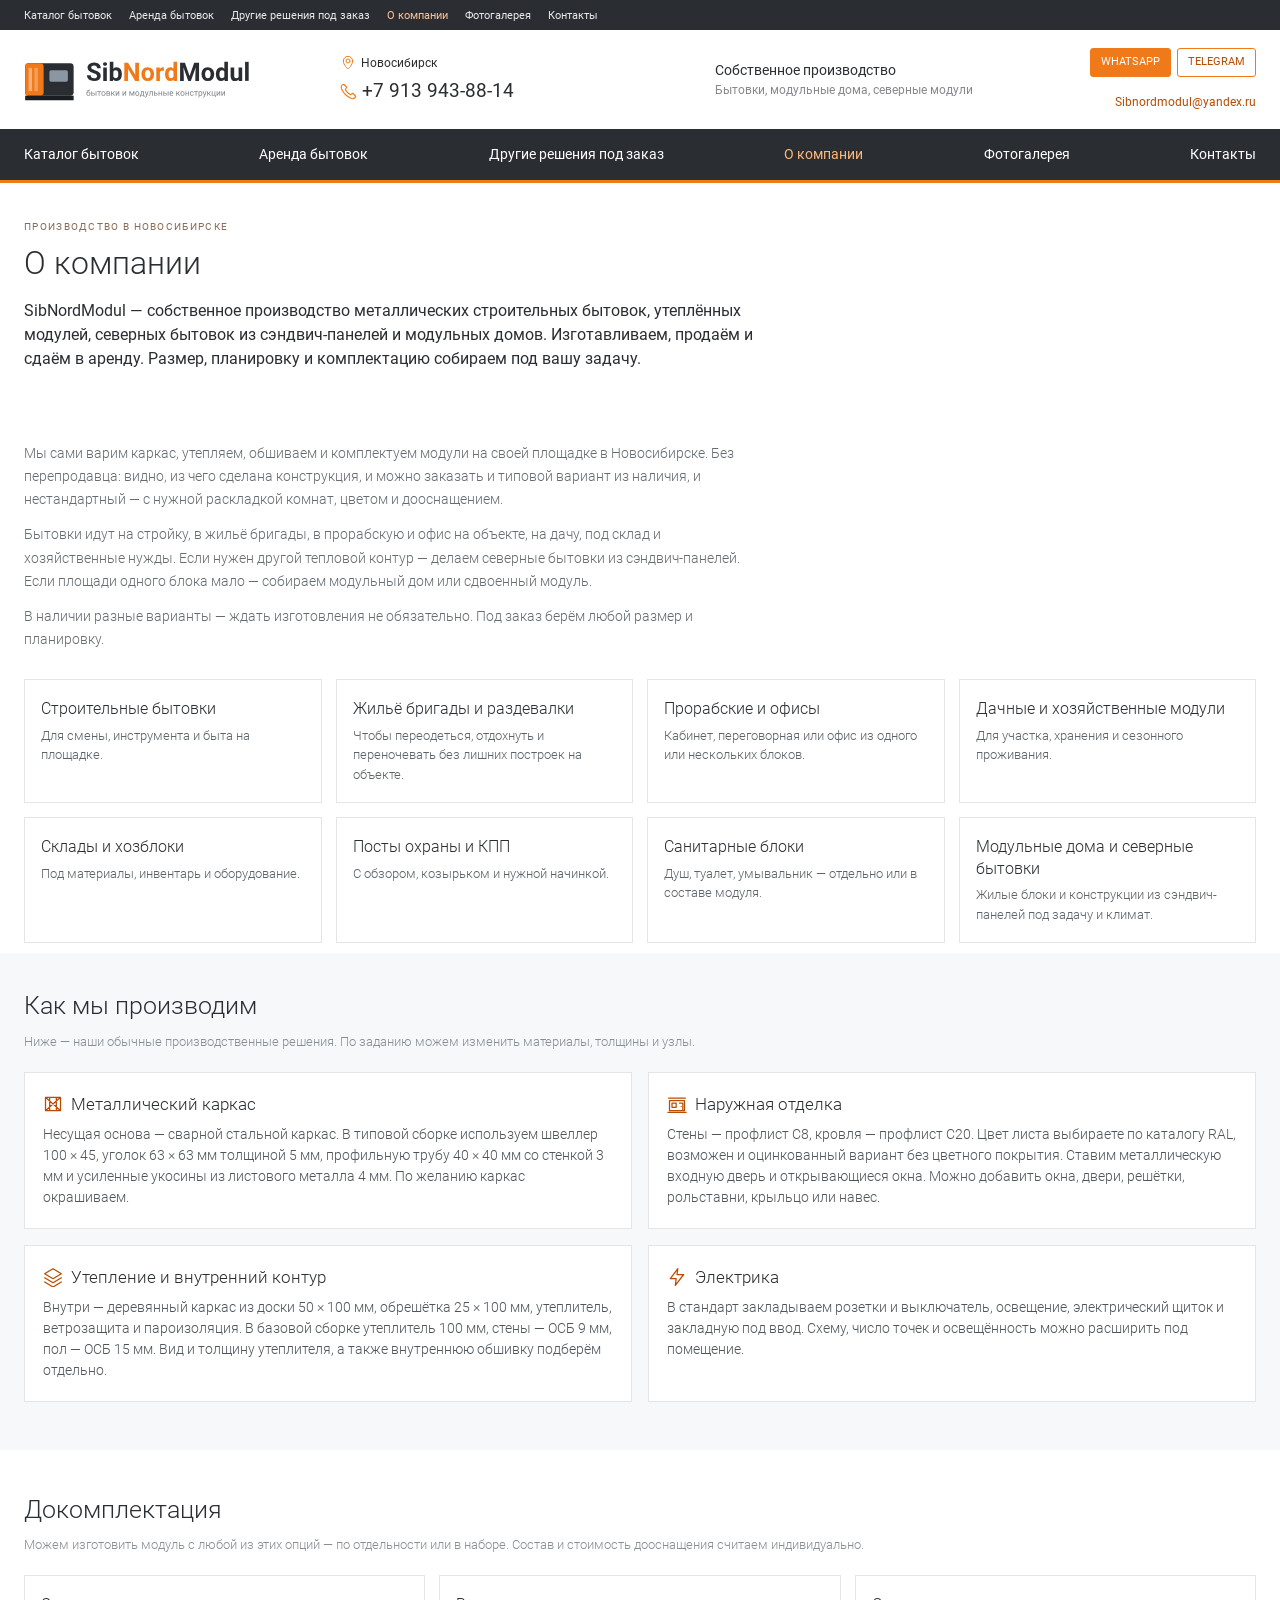
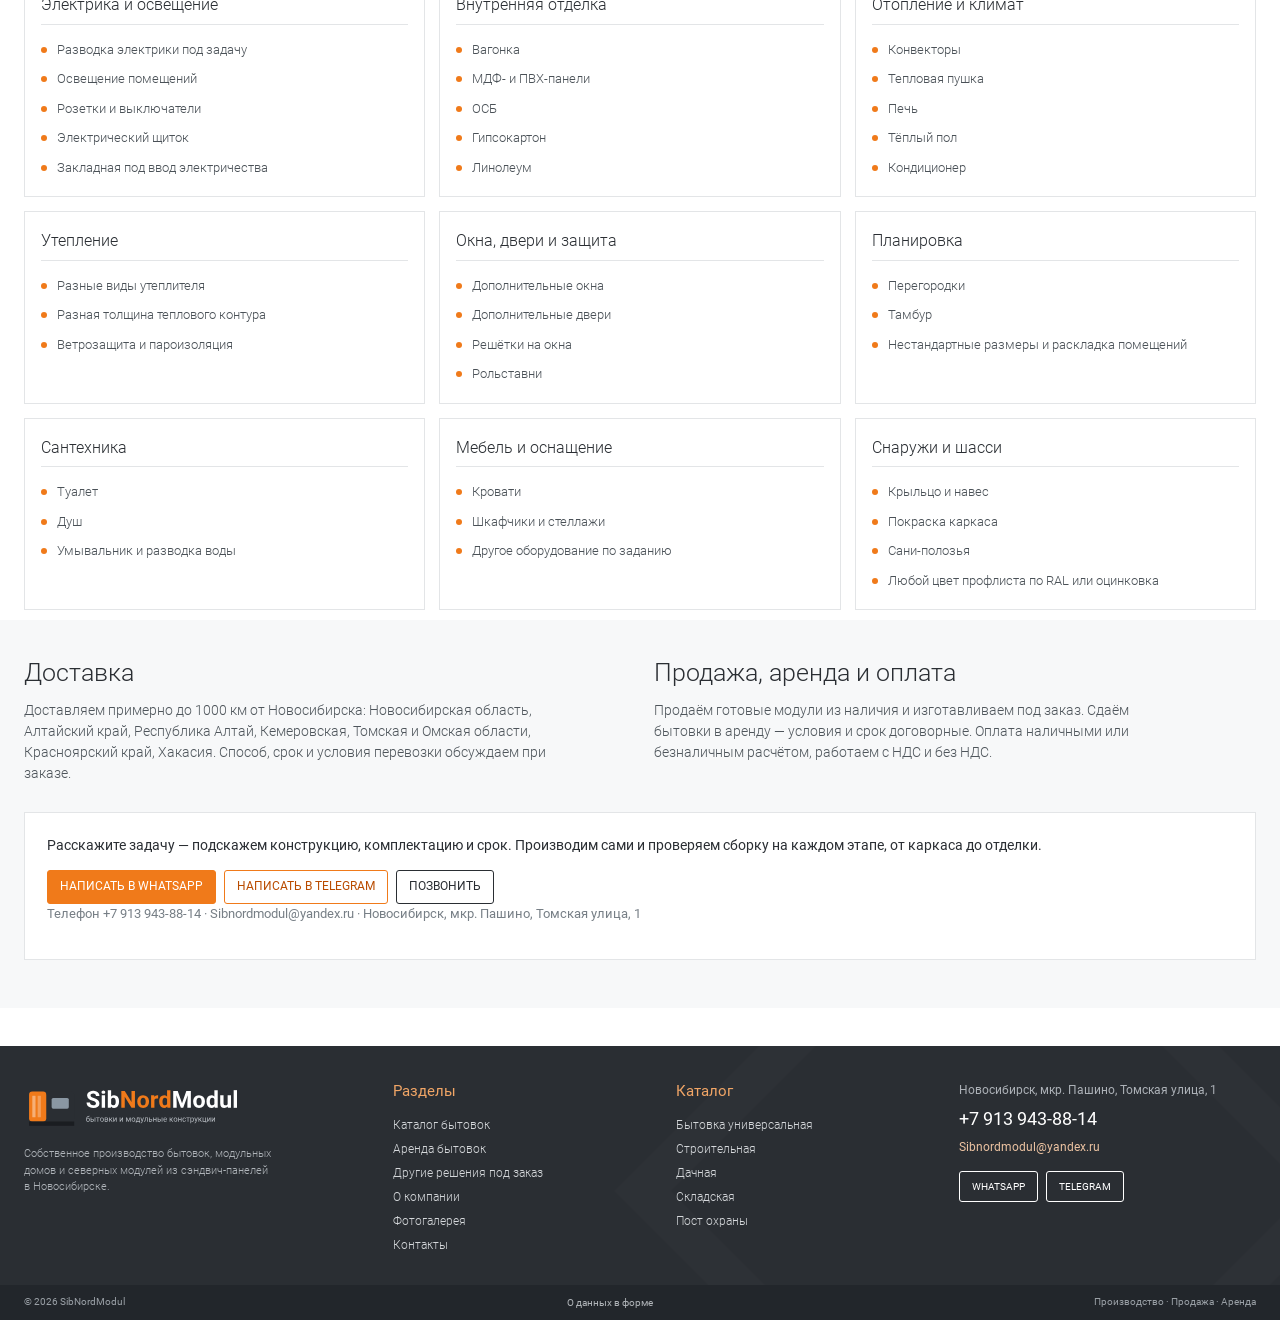
==== commit ecc4917f: "Fix menu close button and rewrite the About page Style the drawer/modal close control as a small 30p" ====
--- a/about/index.html
+++ b/about/index.html
@@ -2,11 +2,11 @@
 <html lang="ru"><head><meta charset="utf-8"/>
 <meta content="width=device-width,initial-scale=1,viewport-fit=cover" name="viewport"/>
 <title>О компании — SibNordModul</title>
-<meta name="description" content="Собственное производство бытовок, модульных домов и северных бытовок из сэндвич-панелей в Новосибирске. Доставка по Сибири."/>
+<meta name="description" content="Собственное производство металлических строительных бытовок, утеплённых модулей, северных бытовок из сэндвич-панелей и модульных домов в Новосибирске. Продажа, аренда и докомплектация под задачу."/>
 <meta name="theme-color" content="#2A2E33"/>
 <link rel="canonical" href="https://alexautoperfomance-ctrl.github.io/sibnordmodul-site/about/"/>
 <meta property="og:title" content="О компании — SibNordModul"/>
-<meta property="og:description" content="Собственное производство бытовок, модульных домов и северных бытовок из сэндвич-панелей в Новосибирске. Доставка по Сибири."/>
+<meta property="og:description" content="Собственное производство металлических строительных бытовок, утеплённых модулей, северных бытовок из сэндвич-панелей и модульных домов в Новосибирске. Продажа, аренда и докомплектация под задачу."/>
 <meta property="og:type" content="website"/>
 <meta property="og:image" content="../images/hero-latin.jpg"/>
 <link rel="icon" href="../favicon.ico" sizes="any"/>
@@ -37,25 +37,66 @@
 <a href="../catalog/">Каталог бытовок</a><a href="../rent/">Аренда бытовок</a><a href="../custom/">Другие решения под заказ</a><a href="../about/" class="is-active">О компании</a><a href="../gallery/">Фотогалерея</a><a href="../contacts/">Контакты</a>
 </div></nav>
 <main>
-<section class="page-hero"><div class="container narrow">
+<section class="page-hero about-hero"><div class="container">
+<p class="hero__kicker">Производство в Новосибирске</p>
 <h1>О компании</h1>
-<p class="lead">SibNordModul — собственное производство в Новосибирске. Мы делаем решения на основе бытовок всех видов: обычные серийные модули, модульные дома и северные бытовки из сэндвич-панелей.</p>
+<p class="lead">SibNordModul — собственное производство металлических строительных бытовок, утеплённых модулей, северных бытовок из сэндвич-панелей и модульных домов. Изготавливаем, продаём и сдаём в аренду. Размер, планировку и комплектацию собираем под вашу задачу.</p>
 </div></section>
-<section class="content-section"><div class="container narrow text-content">
-<p>Собираем металлический каркас, утепляем, обшиваем и выполняем внутреннюю отделку. Основной серийный продукт — утеплённая бытовка 2,4 × 6 м в комплектации, которая показана в фотогалерее: её стоимость 245 000 ₽. Другие размеры и исполнения рассчитываются отдельно.</p>
-<p>Бытовки подходят для стройки, жилья бригады, прорабской, офиса на объекте, дачи и склада. В наличии разные варианты — ждать изготовления не нужно. Под заказ делаем нестандартные размеры и планировки, блок-контейнеры, санитарные модули, посты охраны, совмещённые блоки, а также модульные дома.</p>
-<p>Отдельно изготавливаем северные бытовки из сэндвич-панелей — для регионов, где нужен другой контур утепления, чем у обычной серийной бытовки.</p>
-<div class="about-block">
+
+<section class="content-section"><div class="container">
+<div class="about-intro text-content">
+<p>Мы сами варим каркас, утепляем, обшиваем и комплектуем модули на своей площадке в Новосибирске. Без перепродавца: видно, из чего сделана конструкция, и можно заказать и типовой вариант из наличия, и нестандартный — с нужной раскладкой комнат, цветом и дооснащением.</p>
+<p>Бытовки идут на стройку, в жильё бригады, в прорабскую и офис на объекте, на дачу, под склад и хозяйственные нужды. Если нужен другой тепловой контур — делаем северные бытовки из сэндвич-панелей. Если площади одного блока мало — собираем модульный дом или сдвоенный модуль.</p>
+<p>В наличии разные варианты — ждать изготовления не обязательно. Под заказ берём любой размер и планировку.</p>
+</div>
+<div class="about-use-grid"><article class="about-card"><h3>Строительные бытовки</h3><p>Для смены, инструмента и быта на площадке.</p></article><article class="about-card"><h3>Жильё бригады и раздевалки</h3><p>Чтобы переодеться, отдохнуть и переночевать без лишних построек на объекте.</p></article><article class="about-card"><h3>Прорабские и офисы</h3><p>Кабинет, переговорная или офис из одного или нескольких блоков.</p></article><article class="about-card"><h3>Дачные и хозяйственные модули</h3><p>Для участка, хранения и сезонного проживания.</p></article><article class="about-card"><h3>Склады и хозблоки</h3><p>Под материалы, инвентарь и оборудование.</p></article><article class="about-card"><h3>Посты охраны и КПП</h3><p>С обзором, козырьком и нужной начинкой.</p></article><article class="about-card"><h3>Санитарные блоки</h3><p>Душ, туалет, умывальник — отдельно или в составе модуля.</p></article><article class="about-card"><h3>Модульные дома и северные бытовки</h3><p>Жилые блоки и конструкции из сэндвич-панелей под задачу и климат.</p></article></div>
+</div></section>
+
+<section class="content-section soft-band"><div class="container">
+<h2>Как мы производим</h2>
+<p class="section-note">Ниже — наши обычные производственные решения. По заданию можем изменить материалы, толщины и узлы.</p>
+<div class="std-grid">
+<article class="std-card">
+<h3><svg aria-hidden="true" class="icon"><use href="#i-frame"></use></svg>Металлический каркас</h3>
+<p>Несущая основа — сварной стальной каркас. В типовой сборке используем швеллер 100 × 45, уголок 63 × 63 мм толщиной 5 мм, профильную трубу 40 × 40 мм со стенкой 3 мм и усиленные укосины из листового металла 4 мм. По желанию каркас окрашиваем.</p>
+</article>
+<article class="std-card">
+<h3><svg aria-hidden="true" class="icon"><use href="#i-cabin"></use></svg>Наружная отделка</h3>
+<p>Стены — профлист С8, кровля — профлист С20. Цвет листа выбираете по каталогу RAL, возможен и оцинкованный вариант без цветного покрытия. Ставим металлическую входную дверь и открывающиеся окна. Можно добавить окна, двери, решётки, рольставни, крыльцо или навес.</p>
+</article>
+<article class="std-card">
+<h3><svg aria-hidden="true" class="icon"><use href="#i-layers"></use></svg>Утепление и внутренний контур</h3>
+<p>Внутри — деревянный каркас из доски 50 × 100 мм, обрешётка 25 × 100 мм, утеплитель, ветрозащита и пароизоляция. В базовой сборке утеплитель 100 мм, стены — ОСБ 9 мм, пол — ОСБ 15 мм. Вид и толщину утеплителя, а также внутреннюю обшивку подберём отдельно.</p>
+</article>
+<article class="std-card">
+<h3><svg aria-hidden="true" class="icon"><use href="#i-bolt"></use></svg>Электрика</h3>
+<p>В стандарт закладываем розетки и выключатель, освещение, электрический щиток и закладную под ввод. Схему, число точек и освещённость можно расширить под помещение.</p>
+</article>
+</div>
+</div></section>
+
+<section class="content-section" id="options"><div class="container">
+<h2>Докомплектация</h2>
+<p class="section-note">Можем изготовить модуль с любой из этих опций — по отдельности или в наборе. Состав и стоимость дооснащения считаем индивидуально.</p>
+<div class="opt-grid"><article class="opt-group"><h3>Электрика и освещение</h3><ul><li>Разводка электрики под задачу</li><li>Освещение помещений</li><li>Розетки и выключатели</li><li>Электрический щиток</li><li>Закладная под ввод электричества</li></ul></article><article class="opt-group"><h3>Внутренняя отделка</h3><ul><li>Вагонка</li><li>МДФ- и ПВХ-панели</li><li>ОСБ</li><li>Гипсокартон</li><li>Линолеум</li></ul></article><article class="opt-group"><h3>Отопление и климат</h3><ul><li>Конвекторы</li><li>Тепловая пушка</li><li>Печь</li><li>Тёплый пол</li><li>Кондиционер</li></ul></article><article class="opt-group"><h3>Утепление</h3><ul><li>Разные виды утеплителя</li><li>Разная толщина теплового контура</li><li>Ветрозащита и пароизоляция</li></ul></article><article class="opt-group"><h3>Окна, двери и защита</h3><ul><li>Дополнительные окна</li><li>Дополнительные двери</li><li>Решётки на окна</li><li>Рольставни</li></ul></article><article class="opt-group"><h3>Планировка</h3><ul><li>Перегородки</li><li>Тамбур</li><li>Нестандартные размеры и раскладка помещений</li></ul></article><article class="opt-group"><h3>Сантехника</h3><ul><li>Туалет</li><li>Душ</li><li>Умывальник и разводка воды</li></ul></article><article class="opt-group"><h3>Мебель и оснащение</h3><ul><li>Кровати</li><li>Шкафчики и стеллажи</li><li>Другое оборудование по заданию</li></ul></article><article class="opt-group"><h3>Снаружи и шасси</h3><ul><li>Крыльцо и навес</li><li>Покраска каркаса</li><li>Сани-полозья</li><li>Любой цвет профлиста по RAL или оцинковка</li></ul></article></div>
+</div></section>
+
+<section class="content-section soft-band"><div class="container about-bottom">
+<div class="about-col">
 <h2>Доставка</h2>
-<p>Доставка примерно до 1000 км от Новосибирска: Новосибирская область, Алтайский край, Республика Алтай, Кемеровская, Томская и Омская области, Красноярский край, Хакасия. Условия и стоимость доставки обсуждаем при заказе.</p>
+<p>Доставляем примерно до 1000 км от Новосибирска: Новосибирская область, Алтайский край, Республика Алтай, Кемеровская, Томская и Омская области, Красноярский край, Хакасия. Способ, срок и условия перевозки обсуждаем при заказе.</p>
 </div>
-<div class="about-block">
-<h2>Продажа и аренда</h2>
-<p>Продаём готовые бытовки из наличия и изготавливаем под заказ. Сдаём в аренду — от 8 000 ₽ в месяц, точная цена договорная. Оплата наличными или безналичным расчётом, работаем с НДС и без НДС.</p>
+<div class="about-col">
+<h2>Продажа, аренда и оплата</h2>
+<p>Продаём готовые модули из наличия и изготавливаем под заказ. Сдаём бытовки в аренду — условия и срок договорные. Оплата наличными или безналичным расчётом, работаем с НДС и без НДС.</p>
 </div>
-<p>Производим сами — контроль качества на каждом этапе, от каркаса до отделки.</p>
+</div>
+<div class="container">
+<div class="cta-band">
+<p>Расскажите задачу — подскажем конструкцию, комплектацию и срок. Производим сами и проверяем сборку на каждом этапе, от каркаса до отделки.</p>
 <div class="chat-btns "><a class="button button--fill" href="https://wa.me/79139438814" target="_blank" rel="noopener">Написать в WhatsApp</a><a class="button" href="https://t.me/Volt0ne" target="_blank" rel="noopener">Написать в Telegram</a><a class="button button--ink" href="tel:+79139438814">Позвонить</a></div>
 <p class="subtle">Телефон <a href="tel:+79139438814">+7 913 943-88-14</a> · <a href="mailto:Sibnordmodul@yandex.ru">Sibnordmodul@yandex.ru</a> · Новосибирск, мкр. Пашино, Томская улица, 1</p>
+</div>
 </div></section>
 </main>
 <footer class="footer"><div class="container footer__grid">
@@ -96,7 +137,7 @@
 </nav>
 <dialog aria-labelledby="drawer-title" class="drawer" id="menu-drawer">
 <div class="drawer__top"><span id="drawer-title">SibNordModul</span>
-<button aria-label="Закрыть меню" data-close="" type="button"><svg aria-hidden="true" class="icon"><use href="#i-close"></use></svg></button></div>
+<button class="close-btn" aria-label="Закрыть меню" data-close="" type="button"><svg aria-hidden="true" class="icon"><use href="#i-close"></use></svg></button></div>
 <nav><a href="../catalog/">Каталог бытовок</a><a href="../rent/">Аренда бытовок</a><a href="../custom/">Другие решения под заказ</a><a href="../about/">О компании</a><a href="../gallery/">Фотогалерея</a><a href="../contacts/">Контакты</a></nav>
 <div class="drawer__contact">
 <a class="phone" href="tel:+79139438814">+7 913 943-88-14</a>
@@ -106,7 +147,7 @@
 </div></dialog>
 <dialog aria-labelledby="photo-title" class="modal photo-modal" id="photo-modal">
 <div class="modal__head"><h2 id="photo-title">Фото</h2>
-<button aria-label="Закрыть" data-close="" type="button"><svg aria-hidden="true" class="icon"><use href="#i-close"></use></svg></button></div>
+<button class="close-btn" aria-label="Закрыть" data-close="" type="button"><svg aria-hidden="true" class="icon"><use href="#i-close"></use></svg></button></div>
 <div class="photo-modal__frame">
 <button class="photo-arrow prev" type="button" aria-label="Назад">‹</button>
 <img alt="" id="lightbox-image"/>
@@ -116,7 +157,7 @@
 </dialog>
 <dialog aria-labelledby="privacy-title" class="modal" id="privacy-modal">
 <div class="modal__head"><h2 id="privacy-title">О данных в форме</h2>
-<button aria-label="Закрыть" data-close="" type="button"><svg aria-hidden="true" class="icon"><use href="#i-close"></use></svg></button></div>
+<button class="close-btn" aria-label="Закрыть" data-close="" type="button"><svg aria-hidden="true" class="icon"><use href="#i-close"></use></svg></button></div>
 <div class="modal__body privacy-text">
 <p>Этот сайт не отправляет и не сохраняет данные формы на сервере. Имя, телефон и выбранный вариант используются в вашем браузере, чтобы подготовить сообщение.</p>
 <p>При нажатии кнопки откроется WhatsApp или почтовая программа. Данные будут переданы выбранному сервису в тексте черновика только после вашего подтверждения.</p>
--- a/styles.css
+++ b/styles.css
@@ -2,7 +2,7 @@
 /* Compact commercial catalogue: narrow utility bar, contact masthead, category
    navigation, diagonal banner, benefits rail, three-column product catalogue. */
 :root{--ink:#2A2E33;--accent:#F07A1A;--accent-dark:#b94c00;--pale:#fce9da;--muted:#87898c;--line:#e3e5e7;--soft:#f7f8f9;--white:#fff}
-*{box-sizing:border-box}html{scroll-behavior:smooth;scroll-padding-top:25px}body{margin:0;font:14px/1.5 Roboto,Arial,sans-serif;color:var(--ink);background:#fff;-webkit-text-size-adjust:100%}a{color:inherit;text-decoration:none;transition:color .15s}a:hover{color:var(--accent-dark)}button,input,select,textarea{font:inherit}button,a,input,select,textarea{-webkit-tap-highlight-color:transparent}button{cursor:pointer}button:disabled{cursor:not-allowed}a:focus-visible,button:focus-visible,input:focus-visible,select:focus-visible,textarea:focus-visible{outline:2px solid var(--accent);outline-offset:4px}img{max-width:100%;display:block}svg.icon{width:23px;height:23px;flex:none;fill:none;stroke:currentColor;stroke-width:1.5;stroke-linecap:round;stroke-linejoin:round}svg.sprite{position:absolute;width:0;height:0;overflow:hidden}.container{width:min(100%,1440px);padding:0 24px;margin:auto}h1,h2,h3,h4,p{margin:0}h1,h2,h3{font-weight:300;line-height:1.35}h2{font-size:25px;margin-bottom:22px}h3{font-size:19px}p+p{margin-top:12px}ul{padding:0;margin:0;list-style:none}.button{display:inline-flex;align-items:center;justify-content:center;gap:8px;border:1px solid var(--accent);background:transparent;border-radius:3px;padding:8px 12px;color:var(--accent-dark);font-size:12px;line-height:1.3;text-transform:uppercase;transition:background .16s,color .16s,border-color .16s;white-space:nowrap}.button:hover{color:#fff;background:var(--accent);border-color:var(--accent)}.button--fill{background:var(--accent);border-color:var(--accent);color:#fff}.button--fill:hover{background:var(--accent-dark);border-color:var(--accent-dark)}.button--ink{border-color:var(--ink);color:var(--ink)}.button--ink:hover{background:var(--ink);border-color:var(--ink);color:#fff}.button--white{border-color:#fff;color:#fff}.button--white:hover{background:#fff;color:var(--ink)}.button .icon{width:17px;height:17px}.subtle{color:#777f86;font-size:13px}.top-line{background:var(--ink);color:#e7e7e7;font-size:11px;line-height:1}.top-line__inner{height:30px;display:flex;justify-content:space-between;align-items:center;gap:20px}.menu-top{display:flex;gap:17px}.menu-top a:hover{color:#ffc394}.search{display:flex;align-items:center;background:#41464c;height:22px;width:242px}.search input{width:100%;min-width:0;border:0;padding:3px 9px;background:none;color:#fff;font-size:11px;outline-offset:0}.search input::placeholder{color:#babdc0}.search button{display:flex;background:none;border:0;color:#ffa359;padding:2px 7px}.search .icon{width:15px;height:15px}.header__inner{height:99px;display:flex;align-items:center;gap:42px}.logo{display:flex;align-items:center;gap:10px;flex:none}.logo>img{width:65px;height:60px;object-fit:contain}.logo__name{display:block;white-space:nowrap;font-size:25px;font-weight:700;letter-spacing:-1px;line-height:1.3}.nord{color:var(--accent)}.logo__sub{display:block;font-size:10.5px;font-weight:300;color:#7c8288;white-space:nowrap;letter-spacing:.15px}.header__local{margin-left:30px;flex:1}.header__local p{font-size:12px;display:flex;align-items:center;gap:5px;margin-bottom:5px}.header__local p .icon{width:16px;height:16px;color:var(--accent)}.phone{white-space:nowrap;font-size:19px;color:var(--ink)}.phone .icon{width:18px;height:18px;vertical-align:-3px;color:var(--accent);margin-right:4px}.header__note{line-height:1.6;font-size:12px;flex:1;color:#87898c}.header__note strong{display:block;color:var(--ink);font-weight:400;font-size:14px}.header__actions{text-align:right;flex:none}.header__actions .button{margin-bottom:8px}.header__mail{display:block;font-size:12px;color:var(--accent-dark)}.category-nav{background:var(--ink);border-bottom:3px solid var(--accent);color:#fff}.category-nav__inner{min-height:51px;display:flex;align-items:stretch;justify-content:space-between;gap:15px}.category-nav a{display:flex;align-items:center;gap:11px;font-size:14px;line-height:1.25;padding:10px 0;min-height:51px}.category-nav a:hover{color:#ffb879}.category-nav .icon{width:28px;height:25px;stroke-width:1.4}.category-nav .chev{font-size:15px;color:#aeb2b6;margin-left:4px}.hero{height:254px;background:#f7f8f8;position:relative;overflow:hidden}.hero::before{content:'';position:absolute;inset:0;background:repeating-linear-gradient(25deg,transparent 0 29px,#e9ecef 30px 31px,transparent 32px 58px);opacity:.55}.hero__inner{position:relative;height:100%;display:flex;align-items:center}.hero__copy{position:relative;z-index:3;width:47%;padding-right:35px}.hero__kicker{font-size:11px;letter-spacing:1.3px;text-transform:uppercase;margin-bottom:8px;color:#8a6d57}.hero h1{font-size:30px;line-height:1.3;margin-bottom:10px;max-width:420px}.hero__copy>p{font-size:14px;color:#686d71;font-weight:300}.hero__link{display:inline-block;margin-top:19px;font-size:16px;font-weight:300}.hero__link span{display:inline-block;color:var(--accent);margin-left:6px;transition:transform .2s}.hero__link:hover span{transform:translateX(4px)}.hero__visual{position:absolute;top:0;bottom:0;right:0;width:60%;background:#dfe2e4;clip-path:polygon(13% 0,100% 0,100% 100%,13% 100%,0 50%);border-right:14px solid var(--accent)}.hero__visual::before{content:'';position:absolute;inset:0;background:var(--accent);clip-path:polygon(10% 0,13% 0,0 50%,13% 100%,10% 100%,0 58%,0 42%);z-index:2}.hero__visual picture,.hero__visual img{width:100%;height:100%}.hero__visual img{object-fit:cover;object-position:54% 54%;padding-left:28px}.hero__stock{position:absolute;bottom:13px;right:32px;background:rgba(42,46,51,.88);color:#fff;padding:6px 10px;font-size:11px;z-index:3;border-left:3px solid var(--accent)}.service-nav{background:var(--pale);color:#65472f}.service-nav__inner{display:flex;justify-content:space-between;align-items:center;min-height:39px;gap:15px;font-size:12px}.service-nav a{padding:9px 0;white-space:nowrap}.service-nav a:hover{color:#a74800}.page-columns{display:grid;grid-template-columns:265px minmax(0,1fr);gap:34px;padding-top:30px;padding-bottom:10px}.column-left{min-width:0;padding-right:14px}.benefits-visual{padding:15px 15px 0}.benefit{text-align:center;margin-bottom:32px}.benefit .icon{display:block;color:var(--accent);width:53px;height:53px;stroke-width:1.3;margin:0 auto 12px}.benefit h3{font-size:18px;color:var(--accent-dark)}.benefit p{font-size:14px;font-weight:300;color:#8a8f93}.rail-title{text-align:center;font-size:19px;margin:42px 0 27px}.rail-list{counter-reset:rail}.rail-list li{position:relative;padding-left:54px;margin:0 0 29px 12px;font-size:12px;line-height:1.5;color:#8b8e92;max-width:220px}.rail-list li::before{counter-increment:rail;content:counter(rail);position:absolute;left:0;top:-6px;font-size:48px;font-weight:300;color:#f0d0b7;line-height:1}.rail-list strong{display:block;font-weight:400;font-size:14px;color:var(--ink);border-bottom:1px solid var(--line);padding-bottom:7px;margin-bottom:7px}.rail-contact{margin-top:34px;padding:20px 17px;background:var(--soft);border:1px solid var(--line)}.rail-contact h3{font-size:18px;margin-bottom:10px}.rail-contact p{font-size:12px;color:#777d82;margin-bottom:15px}.rail-contact .phone{font-size:16px;display:block;margin-bottom:14px}.rail-contact .button{width:100%}.catalog-head{display:flex;justify-content:space-between;align-items:center;gap:15px;margin-bottom:20px}.catalog-head h2{margin:0}.catalog-head>a{color:var(--accent-dark);font-size:12px}.catalog-intro{font-size:13px;color:#83888c;margin:-8px 0 17px}.catalog-tabs{display:flex;gap:19px;border-bottom:1px solid var(--line);margin-bottom:21px;align-items:center}.catalog-tabs button{font-size:12px;background:none;padding:0 0 10px;border:0;color:#737b81;position:relative;white-space:nowrap}.catalog-tabs button[aria-pressed=true]{color:var(--accent-dark)}.catalog-tabs button[aria-pressed=true]::after{content:'';height:2px;position:absolute;bottom:-1px;left:0;right:0;background:var(--accent)}.product-grid{display:grid;grid-template-columns:repeat(3,minmax(0,1fr));gap:28px 20px}.product{min-width:0;position:relative}.product-box{height:100%;display:flex;flex-direction:column;border:1px solid var(--line);border-radius:3px;background:#fff;padding:14px;transition:border-color .2s,box-shadow .2s;position:relative}.product-box:hover{border-color:var(--accent);box-shadow:0 5px 18px #2a2e3310}.product__image{height:177px;background:#f7f8f9;display:flex;align-items:center;justify-content:center;margin-bottom:16px;overflow:hidden;border-radius:1px}.product__image img{height:100%;width:100%;object-fit:contain}.product__image--photo img{object-fit:cover;object-position:50% 60%}.sticker{position:absolute;top:7px;left:7px;background:var(--accent);color:#fff;padding:2px 6px;font-size:10px;line-height:1.6;border-radius:2px;text-transform:uppercase;z-index:1}.sticker--soft{background:#eceef0;color:#73797e}.product h3{font-size:16px;line-height:1.4;font-weight:400;margin-bottom:4px}.product h3 a:hover{color:var(--accent-dark)}.product__size{font-size:12px;color:#969b9f;line-height:1.5;margin-bottom:12px}.product__footer{display:flex;justify-content:space-between;align-items:center;gap:5px;margin-top:auto;padding-top:3px}.product__price{font-size:15px;color:var(--accent-dark);line-height:1.35}.product__price--request{font-size:13px}.product__footer .button{padding:6px 7px;font-size:10px;flex:none}.product__status{font-size:10px;color:#999ea2;margin-top:8px}.empty-results{padding:30px 0;color:#72777d}.content-section{margin-top:43px;padding-top:0}.content-section h2{margin-bottom:19px}.section-note{font-size:13px;font-weight:300;color:#878e94;line-height:1.6;margin:-10px 0 19px}.rent-banner{margin-top:34px;padding:24px 25px;background:#f9eee5;position:relative;display:flex;gap:25px;align-items:center;overflow:hidden;border-left:3px solid var(--accent)}.rent-banner::after{content:'';position:absolute;right:-70px;top:-100px;width:230px;height:350px;border:26px solid #f2ddce;transform:rotate(35deg);pointer-events:none}.rent-banner>div{flex:1;position:relative;z-index:1}.rent-banner h2{font-size:22px;margin-bottom:7px}.rent-banner p{font-size:13px;color:#7c746f;max-width:430px}.rent-banner>.button{position:relative;z-index:1;flex:none}.model-heading{display:flex;justify-content:space-between;align-items:start;gap:15px}.model-heading h2{max-width:480px}.model-price{text-align:right;white-space:nowrap;font-size:24px;font-weight:300;color:var(--accent-dark)}.model-price small{display:block;color:#91969b;font-size:11px;font-weight:400}.model{display:grid;grid-template-columns:40% 1fr;gap:24px;align-items:start}.model__photo{position:relative;overflow:hidden;background:var(--soft)}.model__photo>img{width:100%;height:310px;object-fit:cover;object-position:50% 62%}.model__photo button{position:absolute;right:10px;bottom:10px;border:0;background:#fff;padding:7px;display:flex;color:var(--ink);border-radius:2px}.model__photo .icon{width:17px;height:17px}.model__caption{font-size:11px;color:#8b9298;padding:9px 0}.specs{display:grid;grid-template-columns:1fr 1fr;gap:17px 22px}.spec h3{font-size:15px;font-weight:400;padding-bottom:7px;margin-bottom:7px;border-bottom:1px solid var(--line);display:flex;gap:7px;align-items:center}.spec h3 .icon{width:18px;height:18px;color:var(--accent-dark)}.spec ul{font-size:12px;font-weight:300;line-height:1.65;color:#697079}.spec li{position:relative;padding-left:11px}.spec li::before{content:'';width:3px;height:3px;position:absolute;top:8px;left:0;background:#ddad88}.model-payments{display:flex;gap:25px;align-items:center;border-top:1px solid var(--line);padding-top:18px;margin-top:15px}.model-payments>p{font-size:12px;color:#7b8288;flex:1}.extra-grid{display:grid;grid-template-columns:repeat(3,minmax(0,1fr));border-top:1px solid var(--line);border-left:1px solid var(--line)}.extra-item{border-right:1px solid var(--line);border-bottom:1px solid var(--line);padding:17px 14px;display:flex;align-items:start;gap:11px}.extra-item>.icon{color:var(--accent-dark);width:26px;height:26px}.extra-item h3{font-size:14px;font-weight:400}.extra-item p{font-size:11px;font-weight:300;color:#8a8e93;margin-top:4px}.order-grid{display:grid;grid-template-columns:repeat(3,minmax(0,1fr));gap:20px}.order-card{border:1px solid var(--line);border-radius:3px;padding:14px;position:relative}.order-card img{width:100%;height:130px;object-fit:contain;margin-bottom:12px;background:var(--soft)}.order-card h3{font-size:15px;font-weight:400;margin-bottom:3px}.order-card p{font-size:12px;color:#999ea3}.order-card .button{font-size:10px;padding:6px 8px;margin-top:12px}.order-card .sticker{font-size:9px}.about-row{display:grid;grid-template-columns:1fr 34%;gap:25px}.text-content{font-weight:300;font-size:14px;line-height:1.65;color:#646b71}.text-content strong{font-weight:400;color:var(--ink)}.about-photo img{height:245px;width:100%;object-fit:cover;object-position:50% 45%}.about-photo figcaption{font-size:11px;color:#999ea3;margin-top:7px}.about-photo{margin:0}.gallery-head{display:flex;align-items:center;justify-content:space-between;gap:15px}.gallery-head span{font-size:12px;color:#959b9f}.gallery{display:grid;grid-template-columns:repeat(4,minmax(0,1fr));gap:9px}.gallery a{position:relative;background:var(--soft);overflow:hidden;display:block}.gallery img{height:124px;width:100%;object-fit:cover;transition:transform .3s}.gallery a:hover img{transform:scale(1.04)}.gallery span{position:absolute;left:0;bottom:0;right:0;background:linear-gradient(transparent,#171e25b8);color:#fff;padding:16px 9px 6px;font-size:10px}.steps{display:grid;grid-template-columns:repeat(4,minmax(0,1fr));gap:20px;counter-reset:step}.step{position:relative;padding-top:34px}.step::before{counter-increment:step;content:'0' counter(step);position:absolute;top:0;left:0;font-size:25px;line-height:1;font-weight:300;color:var(--accent)}.step::after{content:'';height:1px;position:absolute;top:14px;left:42px;right:0;background:var(--line)}.step h3{font-size:15px;font-weight:400;margin-bottom:7px}.step p{font-size:12px;color:#8c9297;font-weight:300;line-height:1.6}.request-box{margin-top:40px;background:#f4f5f6;border:1px solid var(--line);padding:28px 25px}.request-box h2{margin-bottom:7px}.request-box>p{font-size:13px;font-weight:300;color:#7d858b;margin-bottom:20px}.callback-form .form-row{display:grid;grid-template-columns:1fr 1fr auto;gap:12px;align-items:end}.callback-form label{display:block;font-size:11px;color:#7f868d}.callback-form input,.callback-form select,.callback-form textarea{display:block;width:100%;min-width:0;border:1px solid #d8dbde;background:#fff;border-radius:2px;padding:10px 11px;color:var(--ink);font-size:13px;margin-top:5px;min-height:39px}.callback-form textarea{min-height:80px;resize:vertical}.callback-form .button{min-height:39px;font-size:11px}.form-bottom{display:flex;justify-content:space-between;gap:12px;margin-top:13px;font-size:10px;color:#959a9e;line-height:1.5}.form-bottom button{padding:0;border:0;background:none;color:var(--accent-dark);font-size:11px;text-decoration:underline;flex:none}.form-status{font-size:12px;color:var(--accent-dark);margin-top:9px}.contacts-section{display:grid;grid-template-columns:1fr 1fr;gap:25px;margin-top:35px;padding:0 0 30px}.contacts-section h2{font-size:23px;margin-bottom:14px}.contacts-section p{font-size:13px;font-weight:300;color:#7f878d}.contacts-section .phone{display:block;font-weight:400;font-size:23px;margin:5px 0 9px;color:var(--ink)}.contacts-section .mail{font-size:14px;color:var(--accent-dark)}.social-links{display:flex;gap:13px;margin-top:17px}.social-links a{display:flex;gap:5px;align-items:center;font-size:12px}.social-links .icon{width:18px;height:18px;color:var(--accent-dark)}.payment-list{margin-top:14px}.payment-list li{padding:5px 0;font-size:13px;font-weight:300;color:#6e767c}.payment-list .icon{height:16px;width:16px;vertical-align:-3px;margin-right:7px;color:var(--accent-dark)}.footer{margin-top:38px;background:var(--ink);color:#fff;position:relative;overflow:hidden;padding-top:35px}.footer::before{content:'';position:absolute;right:2%;top:-120px;width:450px;height:450px;border:40px solid #ffffff04;transform:rotate(45deg);pointer-events:none}.footer__grid{display:grid;grid-template-columns:1.35fr 1fr 1fr 1.2fr;gap:35px;position:relative;padding-bottom:28px}.footer .logo>img{width:44px;height:46px}.footer .logo__name{font-size:19px}.footer .logo__sub{font-size:8px;color:#b7bbc0}.footer__intro p{font-size:11px;font-weight:300;color:#aeb3b8;margin-top:13px;max-width:250px}.footer h3{font-size:15px;font-weight:400;color:#f0a566;margin-bottom:11px}.footer ul{font-size:12px;font-weight:300;color:#d5d8db;line-height:2}.footer a:hover{color:#ffb477}.footer .phone{font-size:18px;color:#fff}.footer__contact>p{font-size:12px;color:#acb1b7;margin-bottom:6px}.footer__contact .mail{display:block;color:#ebc2a1;font-size:12px;margin:6px 0 15px}.footer .button{font-size:10px}.footer__bottom{background:#22262b;padding:9px 0;color:#999fa5;font-size:10px;position:relative}.footer__bottom .container{display:flex;justify-content:space-between;gap:20px}.footer__bottom button{color:#b0b4b8;border:0;background:none;font:inherit;cursor:pointer}.mobile-dock{display:none}.drawer{border:0;margin:0;padding:0;max-width:none;max-height:none;width:min(360px,90vw);height:100%;background:var(--ink);color:#fff}.drawer::backdrop{background:#17202ab3}.drawer__top{display:flex;align-items:center;justify-content:space-between;padding:22px 23px;border-bottom:1px solid #ffffff20;font-size:21px;font-weight:300}.close-btn{background:none;border:0;display:flex;align-items:center;justify-content:center;width:32px;height:32px;color:inherit}.drawer nav{padding:10px 23px}.drawer nav a{display:block;padding:11px 0;border-bottom:1px solid #ffffff12;font-size:16px;font-weight:300}.drawer__contact{padding:20px 23px}.drawer__contact .phone{color:#fff;font-size:20px}.drawer__contact .mail{font-size:12px;color:#e3b38f;display:block;margin-top:8px}.modal{padding:0;border:0;border-radius:3px;max-width:calc(100vw - 30px);width:470px;box-shadow:0 20px 80px #0005}.modal::backdrop{background:#171e26b8}.modal__head{display:flex;align-items:center;justify-content:space-between;gap:15px;padding:23px 25px 15px}.modal__head h2{margin:0;font-size:24px}.modal__body{padding:0 25px 25px}.modal__body>p{font-size:13px;font-weight:300;color:#7c858c;margin-bottom:20px}.modal .callback-form .form-row{grid-template-columns:1fr}.modal .form-bottom{display:block}.modal .form-bottom button{margin-top:10px}.modal .callback-form label{font-size:12px}.photo-modal{background:#1d232a;width:900px;color:#fff}.photo-modal .modal__head{padding:12px 17px}.photo-modal .modal__head h2{font-size:16px}.photo-modal__frame{height:min(72vh,750px);display:flex;align-items:center;justify-content:center;position:relative}.photo-modal__frame img{height:100%;width:100%;object-fit:contain}.photo-arrow{position:absolute;top:calc(50% - 20px);border:1px solid #ffffff60;border-radius:50%;background:#1c242b80;color:#fff;width:37px;height:37px;font-size:22px}.photo-arrow.prev{left:12px}.photo-arrow.next{right:12px}.photo-counter{text-align:center;font-size:11px;color:#bfc4c8;padding:10px}.privacy-text{font-size:13px;line-height:1.7;color:#68727b}.privacy-text p+p{margin-top:10px}[hidden]{display:none!important}
+*{box-sizing:border-box}html{scroll-behavior:smooth;scroll-padding-top:25px}body{margin:0;font:14px/1.5 Roboto,Arial,sans-serif;color:var(--ink);background:#fff;-webkit-text-size-adjust:100%}a{color:inherit;text-decoration:none;transition:color .15s}a:hover{color:var(--accent-dark)}button,input,select,textarea{font:inherit}button,a,input,select,textarea{-webkit-tap-highlight-color:transparent}button{cursor:pointer}button:disabled{cursor:not-allowed}a:focus-visible,button:focus-visible,input:focus-visible,select:focus-visible,textarea:focus-visible{outline:2px solid var(--accent);outline-offset:4px}img{max-width:100%;display:block}svg.icon{width:23px;height:23px;flex:none;fill:none;stroke:currentColor;stroke-width:1.5;stroke-linecap:round;stroke-linejoin:round}svg.sprite{position:absolute;width:0;height:0;overflow:hidden}.container{width:min(100%,1440px);padding:0 24px;margin:auto}h1,h2,h3,h4,p{margin:0}h1,h2,h3{font-weight:300;line-height:1.35}h2{font-size:25px;margin-bottom:22px}h3{font-size:19px}p+p{margin-top:12px}ul{padding:0;margin:0;list-style:none}.button{display:inline-flex;align-items:center;justify-content:center;gap:8px;border:1px solid var(--accent);background:transparent;border-radius:3px;padding:8px 12px;color:var(--accent-dark);font-size:12px;line-height:1.3;text-transform:uppercase;transition:background .16s,color .16s,border-color .16s;white-space:nowrap}.button:hover{color:#fff;background:var(--accent);border-color:var(--accent)}.button--fill{background:var(--accent);border-color:var(--accent);color:#fff}.button--fill:hover{background:var(--accent-dark);border-color:var(--accent-dark)}.button--ink{border-color:var(--ink);color:var(--ink)}.button--ink:hover{background:var(--ink);border-color:var(--ink);color:#fff}.button--white{border-color:#fff;color:#fff}.button--white:hover{background:#fff;color:var(--ink)}.button .icon{width:17px;height:17px}.subtle{color:#777f86;font-size:13px}.top-line{background:var(--ink);color:#e7e7e7;font-size:11px;line-height:1}.top-line__inner{height:30px;display:flex;justify-content:space-between;align-items:center;gap:20px}.menu-top{display:flex;gap:17px}.menu-top a:hover{color:#ffc394}.search{display:flex;align-items:center;background:#41464c;height:22px;width:242px}.search input{width:100%;min-width:0;border:0;padding:3px 9px;background:none;color:#fff;font-size:11px;outline-offset:0}.search input::placeholder{color:#babdc0}.search button{display:flex;background:none;border:0;color:#ffa359;padding:2px 7px}.search .icon{width:15px;height:15px}.header__inner{height:99px;display:flex;align-items:center;gap:42px}.logo{display:flex;align-items:center;gap:10px;flex:none}.logo>img{width:65px;height:60px;object-fit:contain}.logo__name{display:block;white-space:nowrap;font-size:25px;font-weight:700;letter-spacing:-1px;line-height:1.3}.nord{color:var(--accent)}.logo__sub{display:block;font-size:10.5px;font-weight:300;color:#7c8288;white-space:nowrap;letter-spacing:.15px}.header__local{margin-left:30px;flex:1}.header__local p{font-size:12px;display:flex;align-items:center;gap:5px;margin-bottom:5px}.header__local p .icon{width:16px;height:16px;color:var(--accent)}.phone{white-space:nowrap;font-size:19px;color:var(--ink)}.phone .icon{width:18px;height:18px;vertical-align:-3px;color:var(--accent);margin-right:4px}.header__note{line-height:1.6;font-size:12px;flex:1;color:#87898c}.header__note strong{display:block;color:var(--ink);font-weight:400;font-size:14px}.header__actions{text-align:right;flex:none}.header__actions .button{margin-bottom:8px}.header__mail{display:block;font-size:12px;color:var(--accent-dark)}.category-nav{background:var(--ink);border-bottom:3px solid var(--accent);color:#fff}.category-nav__inner{min-height:51px;display:flex;align-items:stretch;justify-content:space-between;gap:15px}.category-nav a{display:flex;align-items:center;gap:11px;font-size:14px;line-height:1.25;padding:10px 0;min-height:51px}.category-nav a:hover{color:#ffb879}.category-nav .icon{width:28px;height:25px;stroke-width:1.4}.category-nav .chev{font-size:15px;color:#aeb2b6;margin-left:4px}.hero{height:254px;background:#f7f8f8;position:relative;overflow:hidden}.hero::before{content:'';position:absolute;inset:0;background:repeating-linear-gradient(25deg,transparent 0 29px,#e9ecef 30px 31px,transparent 32px 58px);opacity:.55}.hero__inner{position:relative;height:100%;display:flex;align-items:center}.hero__copy{position:relative;z-index:3;width:47%;padding-right:35px}.hero__kicker{font-size:11px;letter-spacing:1.3px;text-transform:uppercase;margin-bottom:8px;color:#8a6d57}.hero h1{font-size:30px;line-height:1.3;margin-bottom:10px;max-width:420px}.hero__copy>p{font-size:14px;color:#686d71;font-weight:300}.hero__link{display:inline-block;margin-top:19px;font-size:16px;font-weight:300}.hero__link span{display:inline-block;color:var(--accent);margin-left:6px;transition:transform .2s}.hero__link:hover span{transform:translateX(4px)}.hero__visual{position:absolute;top:0;bottom:0;right:0;width:60%;background:#dfe2e4;clip-path:polygon(13% 0,100% 0,100% 100%,13% 100%,0 50%);border-right:14px solid var(--accent)}.hero__visual::before{content:'';position:absolute;inset:0;background:var(--accent);clip-path:polygon(10% 0,13% 0,0 50%,13% 100%,10% 100%,0 58%,0 42%);z-index:2}.hero__visual picture,.hero__visual img{width:100%;height:100%}.hero__visual img{object-fit:cover;object-position:54% 54%;padding-left:28px}.hero__stock{position:absolute;bottom:13px;right:32px;background:rgba(42,46,51,.88);color:#fff;padding:6px 10px;font-size:11px;z-index:3;border-left:3px solid var(--accent)}.service-nav{background:var(--pale);color:#65472f}.service-nav__inner{display:flex;justify-content:space-between;align-items:center;min-height:39px;gap:15px;font-size:12px}.service-nav a{padding:9px 0;white-space:nowrap}.service-nav a:hover{color:#a74800}.page-columns{display:grid;grid-template-columns:265px minmax(0,1fr);gap:34px;padding-top:30px;padding-bottom:10px}.column-left{min-width:0;padding-right:14px}.benefits-visual{padding:15px 15px 0}.benefit{text-align:center;margin-bottom:32px}.benefit .icon{display:block;color:var(--accent);width:53px;height:53px;stroke-width:1.3;margin:0 auto 12px}.benefit h3{font-size:18px;color:var(--accent-dark)}.benefit p{font-size:14px;font-weight:300;color:#8a8f93}.rail-title{text-align:center;font-size:19px;margin:42px 0 27px}.rail-list{counter-reset:rail}.rail-list li{position:relative;padding-left:54px;margin:0 0 29px 12px;font-size:12px;line-height:1.5;color:#8b8e92;max-width:220px}.rail-list li::before{counter-increment:rail;content:counter(rail);position:absolute;left:0;top:-6px;font-size:48px;font-weight:300;color:#f0d0b7;line-height:1}.rail-list strong{display:block;font-weight:400;font-size:14px;color:var(--ink);border-bottom:1px solid var(--line);padding-bottom:7px;margin-bottom:7px}.rail-contact{margin-top:34px;padding:20px 17px;background:var(--soft);border:1px solid var(--line)}.rail-contact h3{font-size:18px;margin-bottom:10px}.rail-contact p{font-size:12px;color:#777d82;margin-bottom:15px}.rail-contact .phone{font-size:16px;display:block;margin-bottom:14px}.rail-contact .button{width:100%}.catalog-head{display:flex;justify-content:space-between;align-items:center;gap:15px;margin-bottom:20px}.catalog-head h2{margin:0}.catalog-head>a{color:var(--accent-dark);font-size:12px}.catalog-intro{font-size:13px;color:#83888c;margin:-8px 0 17px}.catalog-tabs{display:flex;gap:19px;border-bottom:1px solid var(--line);margin-bottom:21px;align-items:center}.catalog-tabs button{font-size:12px;background:none;padding:0 0 10px;border:0;color:#737b81;position:relative;white-space:nowrap}.catalog-tabs button[aria-pressed=true]{color:var(--accent-dark)}.catalog-tabs button[aria-pressed=true]::after{content:'';height:2px;position:absolute;bottom:-1px;left:0;right:0;background:var(--accent)}.product-grid{display:grid;grid-template-columns:repeat(3,minmax(0,1fr));gap:28px 20px}.product{min-width:0;position:relative}.product-box{height:100%;display:flex;flex-direction:column;border:1px solid var(--line);border-radius:3px;background:#fff;padding:14px;transition:border-color .2s,box-shadow .2s;position:relative}.product-box:hover{border-color:var(--accent);box-shadow:0 5px 18px #2a2e3310}.product__image{height:177px;background:#f7f8f9;display:flex;align-items:center;justify-content:center;margin-bottom:16px;overflow:hidden;border-radius:1px}.product__image img{height:100%;width:100%;object-fit:contain}.product__image--photo img{object-fit:cover;object-position:50% 60%}.sticker{position:absolute;top:7px;left:7px;background:var(--accent);color:#fff;padding:2px 6px;font-size:10px;line-height:1.6;border-radius:2px;text-transform:uppercase;z-index:1}.sticker--soft{background:#eceef0;color:#73797e}.product h3{font-size:16px;line-height:1.4;font-weight:400;margin-bottom:4px}.product h3 a:hover{color:var(--accent-dark)}.product__size{font-size:12px;color:#969b9f;line-height:1.5;margin-bottom:12px}.product__footer{display:flex;justify-content:space-between;align-items:center;gap:5px;margin-top:auto;padding-top:3px}.product__price{font-size:15px;color:var(--accent-dark);line-height:1.35}.product__price--request{font-size:13px}.product__footer .button{padding:6px 7px;font-size:10px;flex:none}.product__status{font-size:10px;color:#999ea2;margin-top:8px}.empty-results{padding:30px 0;color:#72777d}.content-section{margin-top:43px;padding-top:0}.content-section h2{margin-bottom:19px}.section-note{font-size:13px;font-weight:300;color:#878e94;line-height:1.6;margin:-10px 0 19px}.rent-banner{margin-top:34px;padding:24px 25px;background:#f9eee5;position:relative;display:flex;gap:25px;align-items:center;overflow:hidden;border-left:3px solid var(--accent)}.rent-banner::after{content:'';position:absolute;right:-70px;top:-100px;width:230px;height:350px;border:26px solid #f2ddce;transform:rotate(35deg);pointer-events:none}.rent-banner>div{flex:1;position:relative;z-index:1}.rent-banner h2{font-size:22px;margin-bottom:7px}.rent-banner p{font-size:13px;color:#7c746f;max-width:430px}.rent-banner>.button{position:relative;z-index:1;flex:none}.model-heading{display:flex;justify-content:space-between;align-items:start;gap:15px}.model-heading h2{max-width:480px}.model-price{text-align:right;white-space:nowrap;font-size:24px;font-weight:300;color:var(--accent-dark)}.model-price small{display:block;color:#91969b;font-size:11px;font-weight:400}.model{display:grid;grid-template-columns:40% 1fr;gap:24px;align-items:start}.model__photo{position:relative;overflow:hidden;background:var(--soft)}.model__photo>img{width:100%;height:310px;object-fit:cover;object-position:50% 62%}.model__photo button{position:absolute;right:10px;bottom:10px;border:0;background:#fff;padding:7px;display:flex;color:var(--ink);border-radius:2px}.model__photo .icon{width:17px;height:17px}.model__caption{font-size:11px;color:#8b9298;padding:9px 0}.specs{display:grid;grid-template-columns:1fr 1fr;gap:17px 22px}.spec h3{font-size:15px;font-weight:400;padding-bottom:7px;margin-bottom:7px;border-bottom:1px solid var(--line);display:flex;gap:7px;align-items:center}.spec h3 .icon{width:18px;height:18px;color:var(--accent-dark)}.spec ul{font-size:12px;font-weight:300;line-height:1.65;color:#697079}.spec li{position:relative;padding-left:11px}.spec li::before{content:'';width:3px;height:3px;position:absolute;top:8px;left:0;background:#ddad88}.model-payments{display:flex;gap:25px;align-items:center;border-top:1px solid var(--line);padding-top:18px;margin-top:15px}.model-payments>p{font-size:12px;color:#7b8288;flex:1}.extra-grid{display:grid;grid-template-columns:repeat(3,minmax(0,1fr));border-top:1px solid var(--line);border-left:1px solid var(--line)}.extra-item{border-right:1px solid var(--line);border-bottom:1px solid var(--line);padding:17px 14px;display:flex;align-items:start;gap:11px}.extra-item>.icon{color:var(--accent-dark);width:26px;height:26px}.extra-item h3{font-size:14px;font-weight:400}.extra-item p{font-size:11px;font-weight:300;color:#8a8e93;margin-top:4px}.order-grid{display:grid;grid-template-columns:repeat(3,minmax(0,1fr));gap:20px}.order-card{border:1px solid var(--line);border-radius:3px;padding:14px;position:relative}.order-card img{width:100%;height:130px;object-fit:contain;margin-bottom:12px;background:var(--soft)}.order-card h3{font-size:15px;font-weight:400;margin-bottom:3px}.order-card p{font-size:12px;color:#999ea3}.order-card .button{font-size:10px;padding:6px 8px;margin-top:12px}.order-card .sticker{font-size:9px}.about-row{display:grid;grid-template-columns:1fr 34%;gap:25px}.text-content{font-weight:300;font-size:14px;line-height:1.65;color:#646b71}.text-content strong{font-weight:400;color:var(--ink)}.about-photo img{height:245px;width:100%;object-fit:cover;object-position:50% 45%}.about-photo figcaption{font-size:11px;color:#999ea3;margin-top:7px}.about-photo{margin:0}.gallery-head{display:flex;align-items:center;justify-content:space-between;gap:15px}.gallery-head span{font-size:12px;color:#959b9f}.gallery{display:grid;grid-template-columns:repeat(4,minmax(0,1fr));gap:9px}.gallery a{position:relative;background:var(--soft);overflow:hidden;display:block}.gallery img{height:124px;width:100%;object-fit:cover;transition:transform .3s}.gallery a:hover img{transform:scale(1.04)}.gallery span{position:absolute;left:0;bottom:0;right:0;background:linear-gradient(transparent,#171e25b8);color:#fff;padding:16px 9px 6px;font-size:10px}.steps{display:grid;grid-template-columns:repeat(4,minmax(0,1fr));gap:20px;counter-reset:step}.step{position:relative;padding-top:34px}.step::before{counter-increment:step;content:'0' counter(step);position:absolute;top:0;left:0;font-size:25px;line-height:1;font-weight:300;color:var(--accent)}.step::after{content:'';height:1px;position:absolute;top:14px;left:42px;right:0;background:var(--line)}.step h3{font-size:15px;font-weight:400;margin-bottom:7px}.step p{font-size:12px;color:#8c9297;font-weight:300;line-height:1.6}.request-box{margin-top:40px;background:#f4f5f6;border:1px solid var(--line);padding:28px 25px}.request-box h2{margin-bottom:7px}.request-box>p{font-size:13px;font-weight:300;color:#7d858b;margin-bottom:20px}.callback-form .form-row{display:grid;grid-template-columns:1fr 1fr auto;gap:12px;align-items:end}.callback-form label{display:block;font-size:11px;color:#7f868d}.callback-form input,.callback-form select,.callback-form textarea{display:block;width:100%;min-width:0;border:1px solid #d8dbde;background:#fff;border-radius:2px;padding:10px 11px;color:var(--ink);font-size:13px;margin-top:5px;min-height:39px}.callback-form textarea{min-height:80px;resize:vertical}.callback-form .button{min-height:39px;font-size:11px}.form-bottom{display:flex;justify-content:space-between;gap:12px;margin-top:13px;font-size:10px;color:#959a9e;line-height:1.5}.form-bottom button{padding:0;border:0;background:none;color:var(--accent-dark);font-size:11px;text-decoration:underline;flex:none}.form-status{font-size:12px;color:var(--accent-dark);margin-top:9px}.contacts-section{display:grid;grid-template-columns:1fr 1fr;gap:25px;margin-top:35px;padding:0 0 30px}.contacts-section h2{font-size:23px;margin-bottom:14px}.contacts-section p{font-size:13px;font-weight:300;color:#7f878d}.contacts-section .phone{display:block;font-weight:400;font-size:23px;margin:5px 0 9px;color:var(--ink)}.contacts-section .mail{font-size:14px;color:var(--accent-dark)}.social-links{display:flex;gap:13px;margin-top:17px}.social-links a{display:flex;gap:5px;align-items:center;font-size:12px}.social-links .icon{width:18px;height:18px;color:var(--accent-dark)}.payment-list{margin-top:14px}.payment-list li{padding:5px 0;font-size:13px;font-weight:300;color:#6e767c}.payment-list .icon{height:16px;width:16px;vertical-align:-3px;margin-right:7px;color:var(--accent-dark)}.footer{margin-top:38px;background:var(--ink);color:#fff;position:relative;overflow:hidden;padding-top:35px}.footer::before{content:'';position:absolute;right:2%;top:-120px;width:450px;height:450px;border:40px solid #ffffff04;transform:rotate(45deg);pointer-events:none}.footer__grid{display:grid;grid-template-columns:1.35fr 1fr 1fr 1.2fr;gap:35px;position:relative;padding-bottom:28px}.footer .logo>img{width:44px;height:46px}.footer .logo__name{font-size:19px}.footer .logo__sub{font-size:8px;color:#b7bbc0}.footer__intro p{font-size:11px;font-weight:300;color:#aeb3b8;margin-top:13px;max-width:250px}.footer h3{font-size:15px;font-weight:400;color:#f0a566;margin-bottom:11px}.footer ul{font-size:12px;font-weight:300;color:#d5d8db;line-height:2}.footer a:hover{color:#ffb477}.footer .phone{font-size:18px;color:#fff}.footer__contact>p{font-size:12px;color:#acb1b7;margin-bottom:6px}.footer__contact .mail{display:block;color:#ebc2a1;font-size:12px;margin:6px 0 15px}.footer .button{font-size:10px}.footer__bottom{background:#22262b;padding:9px 0;color:#999fa5;font-size:10px;position:relative}.footer__bottom .container{display:flex;justify-content:space-between;gap:20px}.footer__bottom button{color:#b0b4b8;border:0;background:none;font:inherit;cursor:pointer}.mobile-dock{display:none}.drawer{border:0;margin:0;padding:0;max-width:none;max-height:none;width:min(360px,90vw);height:100%;background:var(--ink);color:#fff}.drawer::backdrop{background:#17202ab3}.drawer__top{display:flex;align-items:center;justify-content:space-between;padding:22px 23px;border-bottom:1px solid #ffffff20;font-size:21px;font-weight:300}.close-btn{appearance:none;-webkit-appearance:none;background:transparent;border:0;padding:0;margin:0;display:inline-flex;align-items:center;justify-content:center;width:30px;height:30px;flex:none;border-radius:50%;color:inherit;opacity:.88;cursor:pointer;line-height:1;font-size:0}.close-btn:hover,.close-btn:focus-visible{opacity:1;background:rgba(255,255,255,.12)}.close-btn .icon{width:16px;height:16px}.modal .close-btn{color:var(--ink)}.modal .close-btn:hover,.modal .close-btn:focus-visible{background:rgba(42,46,51,.08)}.photo-modal .close-btn{color:#fff}.photo-modal .close-btn:hover,.photo-modal .close-btn:focus-visible{background:rgba(255,255,255,.12)}.drawer nav{padding:10px 23px}.drawer nav a{display:block;padding:11px 0;border-bottom:1px solid #ffffff12;font-size:16px;font-weight:300}.drawer__contact{padding:20px 23px}.drawer__contact .phone{color:#fff;font-size:20px}.drawer__contact .mail{font-size:12px;color:#e3b38f;display:block;margin-top:8px}.modal{padding:0;border:0;border-radius:3px;max-width:calc(100vw - 30px);width:470px;box-shadow:0 20px 80px #0005}.modal::backdrop{background:#171e26b8}.modal__head{display:flex;align-items:center;justify-content:space-between;gap:15px;padding:23px 25px 15px}.modal__head h2{margin:0;font-size:24px}.modal__body{padding:0 25px 25px}.modal__body>p{font-size:13px;font-weight:300;color:#7c858c;margin-bottom:20px}.modal .callback-form .form-row{grid-template-columns:1fr}.modal .form-bottom{display:block}.modal .form-bottom button{margin-top:10px}.modal .callback-form label{font-size:12px}.photo-modal{background:#1d232a;width:900px;color:#fff}.photo-modal .modal__head{padding:12px 17px}.photo-modal .modal__head h2{font-size:16px}.photo-modal__frame{height:min(72vh,750px);display:flex;align-items:center;justify-content:center;position:relative}.photo-modal__frame img{height:100%;width:100%;object-fit:contain}.photo-arrow{position:absolute;top:calc(50% - 20px);border:1px solid #ffffff60;border-radius:50%;background:#1c242b80;color:#fff;width:37px;height:37px;font-size:22px}.photo-arrow.prev{left:12px}.photo-arrow.next{right:12px}.photo-counter{text-align:center;font-size:11px;color:#bfc4c8;padding:10px}.privacy-text{font-size:13px;line-height:1.7;color:#68727b}.privacy-text p+p{margin-top:10px}[hidden]{display:none!important}
 @media(min-width:1441px){.hero{height:275px}.hero__visual img{object-position:55% 58%}.product__image{height:205px}.column-left{padding-right:30px}.page-columns{grid-template-columns:285px minmax(0,1fr);gap:35px}.header__inner{gap:65px}}
 @media(max-width:1150px){.header__inner{gap:25px}.header__local{margin-left:5px}.header__note{display:none}.category-nav a{font-size:12px;gap:7px}.category-nav .icon{width:24px}.page-columns{grid-template-columns:220px minmax(0,1fr);gap:24px}.column-left{padding-right:0}.product-box{padding:11px}.product__image{height:155px}.product h3{font-size:14px}.product__footer{flex-wrap:wrap;gap:7px}.hero h1{font-size:27px}.footer__grid{gap:25px}.footer .logo__name{font-size:17px}.specs{gap:14px}.model{gap:18px}}
 @media(max-width:991px){.page-columns{grid-template-columns:minmax(0,1fr);gap:0}.column-left{display:none}.hero__copy{width:49%;padding-right:20px}.hero h1{font-size:25px}.header__inner{height:92px}.category-nav .chev{display:none}.category-nav__inner{gap:12px}.category-nav a{font-size:11px}.category-nav .icon{width:21px}.menu-top{gap:12px}.service-nav__inner{font-size:11px;gap:12px}.service-nav a:last-child{display:none}.product__image{height:185px}.product__footer{flex-wrap:nowrap}.footer__grid{grid-template-columns:1.3fr 1fr 1fr}.footer__catalog{display:none}.footer .logo__name{font-size:20px}.gallery img{height:140px}.model__photo>img{height:315px}}
@@ -170,3 +170,31 @@
   .gallery-item img{height:160px}
   .header__chats{display:none}
 }
+
+.about-hero .lead{max-width:46em}
+.about-intro{max-width:52em;margin-bottom:28px}
+.about-use-grid{display:grid;grid-template-columns:repeat(4,minmax(0,1fr));gap:14px}
+.about-card{border:1px solid var(--line);background:#fff;padding:18px 16px}
+.about-card h3{font-size:16px;margin-bottom:6px}
+.about-card p{font-size:13px;color:#5c6369;font-weight:300}
+.std-grid{display:grid;grid-template-columns:repeat(2,minmax(0,1fr));gap:16px}
+.std-card{background:#fff;border:1px solid var(--line);padding:20px 18px}
+.std-card h3{display:flex;align-items:center;gap:8px;font-size:17px;margin-bottom:8px}
+.std-card h3 .icon{width:20px;height:20px;color:var(--accent-dark)}
+.std-card p{font-size:14px;color:#4e555b;font-weight:300}
+.opt-grid{display:grid;grid-template-columns:repeat(3,minmax(0,1fr));gap:14px}
+.opt-group{border:1px solid var(--line);background:#fff;padding:18px 16px 14px}
+.opt-group h3{font-size:16px;margin-bottom:10px;padding-bottom:8px;border-bottom:1px solid var(--line)}
+.opt-group ul{margin:0;padding:0;list-style:none}
+.opt-group li{position:relative;padding:5px 0 5px 16px;font-size:13px;color:#4a5157;font-weight:300}
+.opt-group li::before{content:"";position:absolute;left:0;top:12px;width:6px;height:6px;border-radius:50%;background:var(--accent)}
+.about-bottom{display:grid;grid-template-columns:1fr 1fr;gap:28px;margin-bottom:8px}
+.about-col h2{margin-bottom:10px}
+.about-col p{font-size:14px;font-weight:300;color:#4e555b;max-width:38em}
+@media(max-width:991px){
+  .about-use-grid,.opt-grid{grid-template-columns:repeat(2,minmax(0,1fr))}
+  .about-bottom,.std-grid{grid-template-columns:1fr}
+}
+@media(max-width:767px){
+  .about-use-grid,.opt-grid{grid-template-columns:1fr}
+}
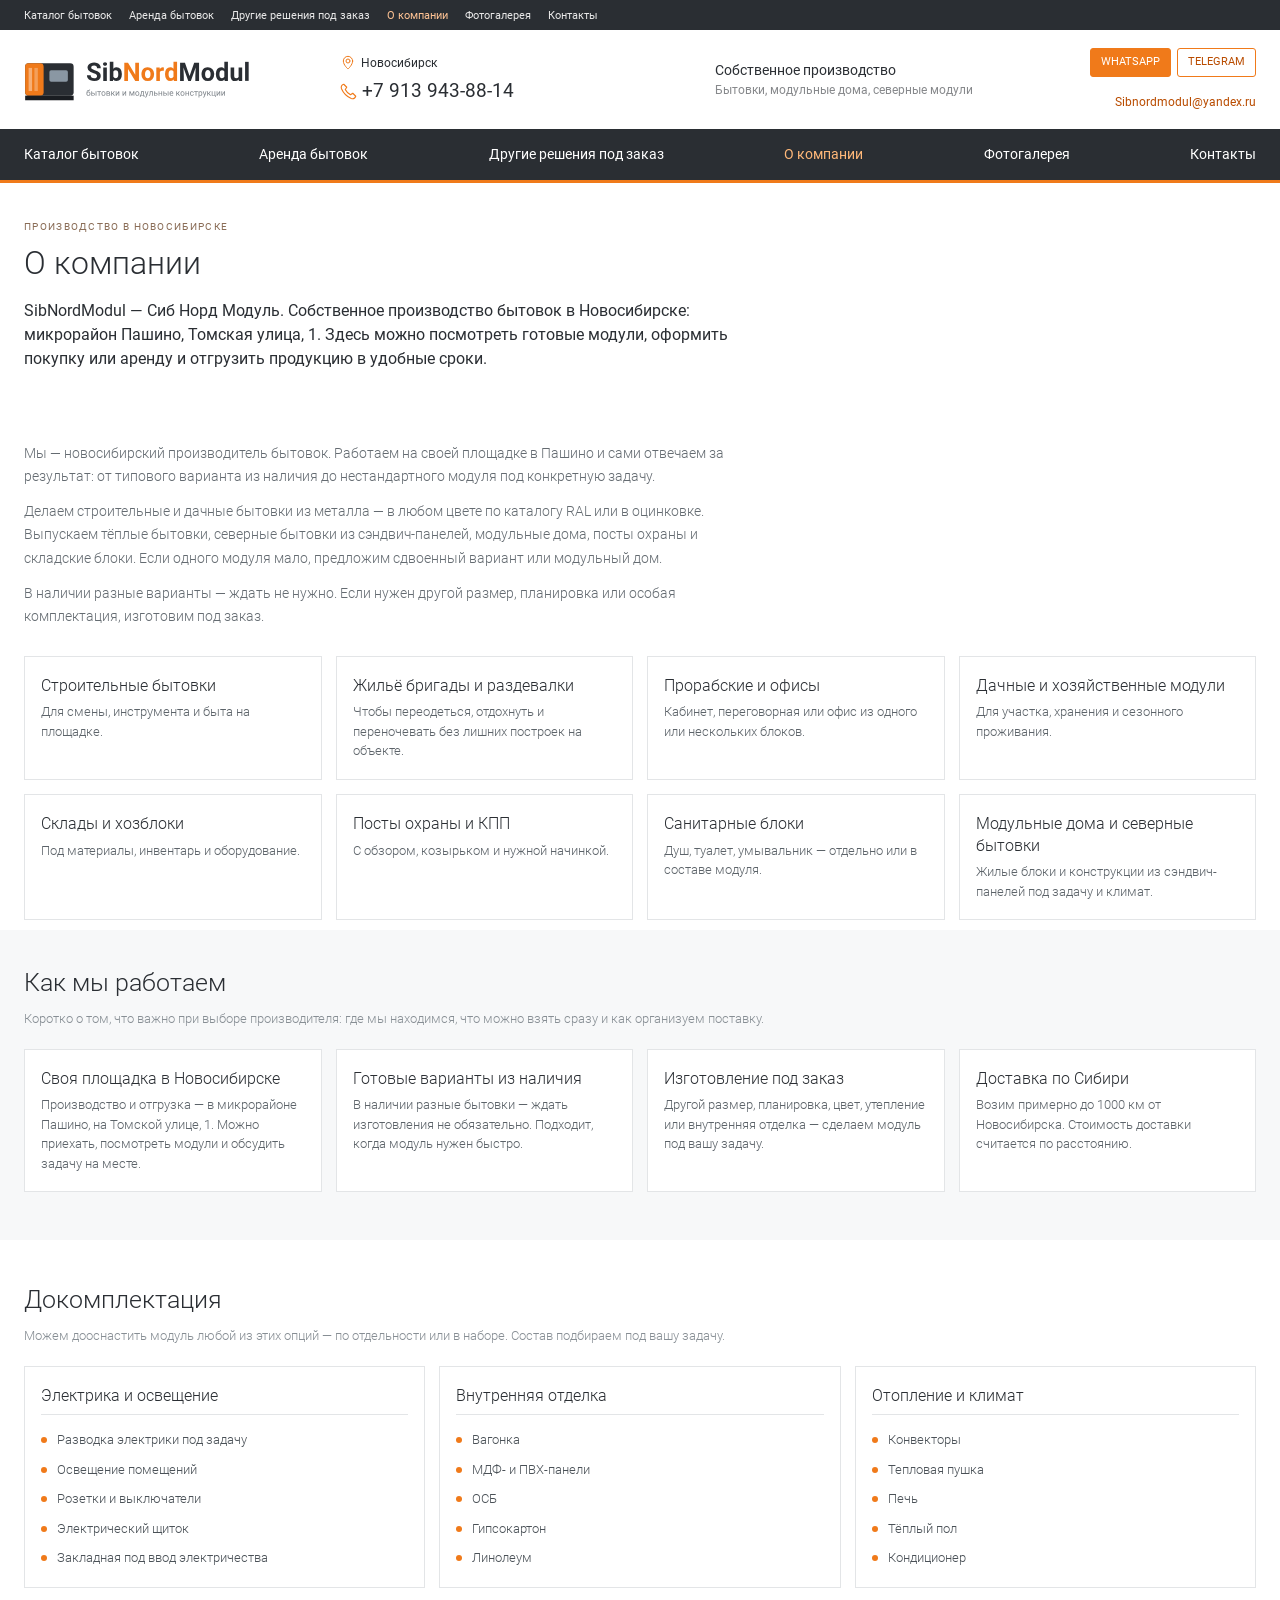
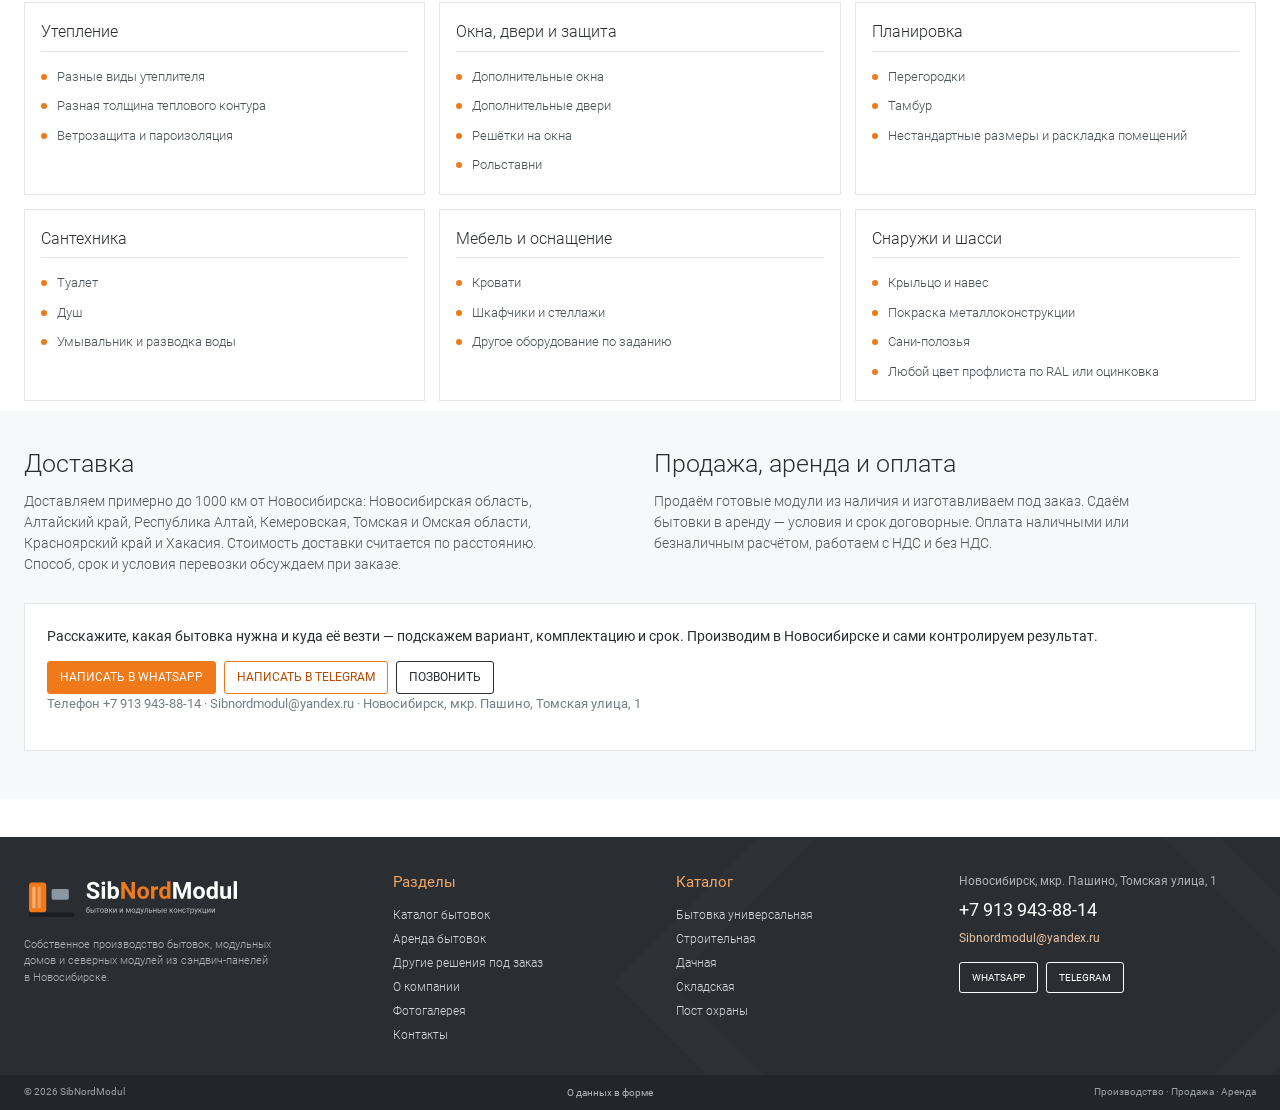
==== commit 8e3cc86c: "Rewrite the About page: drop assembly steps and prices Remove the production-process section and any" ====
--- a/about/index.html
+++ b/about/index.html
@@ -2,11 +2,11 @@
 <html lang="ru"><head><meta charset="utf-8"/>
 <meta content="width=device-width,initial-scale=1,viewport-fit=cover" name="viewport"/>
 <title>О компании — SibNordModul</title>
-<meta name="description" content="Собственное производство металлических строительных бытовок, утеплённых модулей, северных бытовок из сэндвич-панелей и модульных домов в Новосибирске. Продажа, аренда и докомплектация под задачу."/>
+<meta name="description" content="Сиб Норд Модуль — производство бытовок в Новосибирске. Строительные и дачные бытовки из металла, северные модули из сэндвич-панелей, тёплые бытовки, модульные дома, аренда и доставка по Сибири."/>
 <meta name="theme-color" content="#2A2E33"/>
 <link rel="canonical" href="https://alexautoperfomance-ctrl.github.io/sibnordmodul-site/about/"/>
 <meta property="og:title" content="О компании — SibNordModul"/>
-<meta property="og:description" content="Собственное производство металлических строительных бытовок, утеплённых модулей, северных бытовок из сэндвич-панелей и модульных домов в Новосибирске. Продажа, аренда и докомплектация под задачу."/>
+<meta property="og:description" content="Сиб Норд Модуль — производство бытовок в Новосибирске. Строительные и дачные бытовки из металла, северные модули из сэндвич-панелей, тёплые бытовки, модульные дома, аренда и доставка по Сибири."/>
 <meta property="og:type" content="website"/>
 <meta property="og:image" content="../images/hero-latin.jpg"/>
 <link rel="icon" href="../favicon.ico" sizes="any"/>
@@ -40,51 +40,39 @@
 <section class="page-hero about-hero"><div class="container">
 <p class="hero__kicker">Производство в Новосибирске</p>
 <h1>О компании</h1>
-<p class="lead">SibNordModul — собственное производство металлических строительных бытовок, утеплённых модулей, северных бытовок из сэндвич-панелей и модульных домов. Изготавливаем, продаём и сдаём в аренду. Размер, планировку и комплектацию собираем под вашу задачу.</p>
+<p class="lead">SibNordModul — Сиб Норд Модуль. Собственное производство бытовок в Новосибирске: микрорайон Пашино, Томская улица, 1. Здесь можно посмотреть готовые модули, оформить покупку или аренду и отгрузить продукцию в удобные сроки.</p>
 </div></section>
 
 <section class="content-section"><div class="container">
 <div class="about-intro text-content">
-<p>Мы сами варим каркас, утепляем, обшиваем и комплектуем модули на своей площадке в Новосибирске. Без перепродавца: видно, из чего сделана конструкция, и можно заказать и типовой вариант из наличия, и нестандартный — с нужной раскладкой комнат, цветом и дооснащением.</p>
-<p>Бытовки идут на стройку, в жильё бригады, в прорабскую и офис на объекте, на дачу, под склад и хозяйственные нужды. Если нужен другой тепловой контур — делаем северные бытовки из сэндвич-панелей. Если площади одного блока мало — собираем модульный дом или сдвоенный модуль.</p>
-<p>В наличии разные варианты — ждать изготовления не обязательно. Под заказ берём любой размер и планировку.</p>
+<p>Мы — новосибирский производитель бытовок. Работаем на своей площадке в Пашино и сами отвечаем за результат: от типового варианта из наличия до нестандартного модуля под конкретную задачу.</p>
+<p>Делаем строительные и дачные бытовки из металла — в любом цвете по каталогу RAL или в оцинковке. Выпускаем тёплые бытовки, северные бытовки из сэндвич-панелей, модульные дома, посты охраны и складские блоки. Если одного модуля мало, предложим сдвоенный вариант или модульный дом.</p>
+<p>В наличии разные варианты — ждать не нужно. Если нужен другой размер, планировка или особая комплектация, изготовим под заказ.</p>
 </div>
 <div class="about-use-grid"><article class="about-card"><h3>Строительные бытовки</h3><p>Для смены, инструмента и быта на площадке.</p></article><article class="about-card"><h3>Жильё бригады и раздевалки</h3><p>Чтобы переодеться, отдохнуть и переночевать без лишних построек на объекте.</p></article><article class="about-card"><h3>Прорабские и офисы</h3><p>Кабинет, переговорная или офис из одного или нескольких блоков.</p></article><article class="about-card"><h3>Дачные и хозяйственные модули</h3><p>Для участка, хранения и сезонного проживания.</p></article><article class="about-card"><h3>Склады и хозблоки</h3><p>Под материалы, инвентарь и оборудование.</p></article><article class="about-card"><h3>Посты охраны и КПП</h3><p>С обзором, козырьком и нужной начинкой.</p></article><article class="about-card"><h3>Санитарные блоки</h3><p>Душ, туалет, умывальник — отдельно или в составе модуля.</p></article><article class="about-card"><h3>Модульные дома и северные бытовки</h3><p>Жилые блоки и конструкции из сэндвич-панелей под задачу и климат.</p></article></div>
 </div></section>
 
 <section class="content-section soft-band"><div class="container">
-<h2>Как мы производим</h2>
-<p class="section-note">Ниже — наши обычные производственные решения. По заданию можем изменить материалы, толщины и узлы.</p>
-<div class="std-grid">
-<article class="std-card">
-<h3><svg aria-hidden="true" class="icon"><use href="#i-frame"></use></svg>Металлический каркас</h3>
-<p>Несущая основа — сварной стальной каркас. В типовой сборке используем швеллер 100 × 45, уголок 63 × 63 мм толщиной 5 мм, профильную трубу 40 × 40 мм со стенкой 3 мм и усиленные укосины из листового металла 4 мм. По желанию каркас окрашиваем.</p>
-</article>
-<article class="std-card">
-<h3><svg aria-hidden="true" class="icon"><use href="#i-cabin"></use></svg>Наружная отделка</h3>
-<p>Стены — профлист С8, кровля — профлист С20. Цвет листа выбираете по каталогу RAL, возможен и оцинкованный вариант без цветного покрытия. Ставим металлическую входную дверь и открывающиеся окна. Можно добавить окна, двери, решётки, рольставни, крыльцо или навес.</p>
-</article>
-<article class="std-card">
-<h3><svg aria-hidden="true" class="icon"><use href="#i-layers"></use></svg>Утепление и внутренний контур</h3>
-<p>Внутри — деревянный каркас из доски 50 × 100 мм, обрешётка 25 × 100 мм, утеплитель, ветрозащита и пароизоляция. В базовой сборке утеплитель 100 мм, стены — ОСБ 9 мм, пол — ОСБ 15 мм. Вид и толщину утеплителя, а также внутреннюю обшивку подберём отдельно.</p>
-</article>
-<article class="std-card">
-<h3><svg aria-hidden="true" class="icon"><use href="#i-bolt"></use></svg>Электрика</h3>
-<p>В стандарт закладываем розетки и выключатель, освещение, электрический щиток и закладную под ввод. Схему, число точек и освещённость можно расширить под помещение.</p>
-</article>
+<h2>Как мы работаем</h2>
+<p class="section-note">Коротко о том, что важно при выборе производителя: где мы находимся, что можно взять сразу и как организуем поставку.</p>
+<div class="about-use-grid">
+<article class="about-card"><h3>Своя площадка в Новосибирске</h3><p>Производство и отгрузка — в микрорайоне Пашино, на Томской улице, 1. Можно приехать, посмотреть модули и обсудить задачу на месте.</p></article>
+<article class="about-card"><h3>Готовые варианты из наличия</h3><p>В наличии разные бытовки — ждать изготовления не обязательно. Подходит, когда модуль нужен быстро.</p></article>
+<article class="about-card"><h3>Изготовление под заказ</h3><p>Другой размер, планировка, цвет, утепление или внутренняя отделка — сделаем модуль под вашу задачу.</p></article>
+<article class="about-card"><h3>Доставка по Сибири</h3><p>Возим примерно до 1000 км от Новосибирска. Стоимость доставки считается по расстоянию.</p></article>
 </div>
 </div></section>
 
 <section class="content-section" id="options"><div class="container">
 <h2>Докомплектация</h2>
-<p class="section-note">Можем изготовить модуль с любой из этих опций — по отдельности или в наборе. Состав и стоимость дооснащения считаем индивидуально.</p>
-<div class="opt-grid"><article class="opt-group"><h3>Электрика и освещение</h3><ul><li>Разводка электрики под задачу</li><li>Освещение помещений</li><li>Розетки и выключатели</li><li>Электрический щиток</li><li>Закладная под ввод электричества</li></ul></article><article class="opt-group"><h3>Внутренняя отделка</h3><ul><li>Вагонка</li><li>МДФ- и ПВХ-панели</li><li>ОСБ</li><li>Гипсокартон</li><li>Линолеум</li></ul></article><article class="opt-group"><h3>Отопление и климат</h3><ul><li>Конвекторы</li><li>Тепловая пушка</li><li>Печь</li><li>Тёплый пол</li><li>Кондиционер</li></ul></article><article class="opt-group"><h3>Утепление</h3><ul><li>Разные виды утеплителя</li><li>Разная толщина теплового контура</li><li>Ветрозащита и пароизоляция</li></ul></article><article class="opt-group"><h3>Окна, двери и защита</h3><ul><li>Дополнительные окна</li><li>Дополнительные двери</li><li>Решётки на окна</li><li>Рольставни</li></ul></article><article class="opt-group"><h3>Планировка</h3><ul><li>Перегородки</li><li>Тамбур</li><li>Нестандартные размеры и раскладка помещений</li></ul></article><article class="opt-group"><h3>Сантехника</h3><ul><li>Туалет</li><li>Душ</li><li>Умывальник и разводка воды</li></ul></article><article class="opt-group"><h3>Мебель и оснащение</h3><ul><li>Кровати</li><li>Шкафчики и стеллажи</li><li>Другое оборудование по заданию</li></ul></article><article class="opt-group"><h3>Снаружи и шасси</h3><ul><li>Крыльцо и навес</li><li>Покраска каркаса</li><li>Сани-полозья</li><li>Любой цвет профлиста по RAL или оцинковка</li></ul></article></div>
+<p class="section-note">Можем дооснастить модуль любой из этих опций — по отдельности или в наборе. Состав подбираем под вашу задачу.</p>
+<div class="opt-grid"><article class="opt-group"><h3>Электрика и освещение</h3><ul><li>Разводка электрики под задачу</li><li>Освещение помещений</li><li>Розетки и выключатели</li><li>Электрический щиток</li><li>Закладная под ввод электричества</li></ul></article><article class="opt-group"><h3>Внутренняя отделка</h3><ul><li>Вагонка</li><li>МДФ- и ПВХ-панели</li><li>ОСБ</li><li>Гипсокартон</li><li>Линолеум</li></ul></article><article class="opt-group"><h3>Отопление и климат</h3><ul><li>Конвекторы</li><li>Тепловая пушка</li><li>Печь</li><li>Тёплый пол</li><li>Кондиционер</li></ul></article><article class="opt-group"><h3>Утепление</h3><ul><li>Разные виды утеплителя</li><li>Разная толщина теплового контура</li><li>Ветрозащита и пароизоляция</li></ul></article><article class="opt-group"><h3>Окна, двери и защита</h3><ul><li>Дополнительные окна</li><li>Дополнительные двери</li><li>Решётки на окна</li><li>Рольставни</li></ul></article><article class="opt-group"><h3>Планировка</h3><ul><li>Перегородки</li><li>Тамбур</li><li>Нестандартные размеры и раскладка помещений</li></ul></article><article class="opt-group"><h3>Сантехника</h3><ul><li>Туалет</li><li>Душ</li><li>Умывальник и разводка воды</li></ul></article><article class="opt-group"><h3>Мебель и оснащение</h3><ul><li>Кровати</li><li>Шкафчики и стеллажи</li><li>Другое оборудование по заданию</li></ul></article><article class="opt-group"><h3>Снаружи и шасси</h3><ul><li>Крыльцо и навес</li><li>Покраска металлоконструкции</li><li>Сани-полозья</li><li>Любой цвет профлиста по RAL или оцинковка</li></ul></article></div>
 </div></section>
 
 <section class="content-section soft-band"><div class="container about-bottom">
 <div class="about-col">
 <h2>Доставка</h2>
-<p>Доставляем примерно до 1000 км от Новосибирска: Новосибирская область, Алтайский край, Республика Алтай, Кемеровская, Томская и Омская области, Красноярский край, Хакасия. Способ, срок и условия перевозки обсуждаем при заказе.</p>
+<p>Доставляем примерно до 1000 км от Новосибирска: Новосибирская область, Алтайский край, Республика Алтай, Кемеровская, Томская и Омская области, Красноярский край и Хакасия. Стоимость доставки считается по расстоянию. Способ, срок и условия перевозки обсуждаем при заказе.</p>
 </div>
 <div class="about-col">
 <h2>Продажа, аренда и оплата</h2>
@@ -93,7 +81,7 @@
 </div>
 <div class="container">
 <div class="cta-band">
-<p>Расскажите задачу — подскажем конструкцию, комплектацию и срок. Производим сами и проверяем сборку на каждом этапе, от каркаса до отделки.</p>
+<p>Расскажите, какая бытовка нужна и куда её везти — подскажем вариант, комплектацию и срок. Производим в Новосибирске и сами контролируем результат.</p>
 <div class="chat-btns "><a class="button button--fill" href="https://wa.me/79139438814" target="_blank" rel="noopener">Написать в WhatsApp</a><a class="button" href="https://t.me/Volt0ne" target="_blank" rel="noopener">Написать в Telegram</a><a class="button button--ink" href="tel:+79139438814">Позвонить</a></div>
 <p class="subtle">Телефон <a href="tel:+79139438814">+7 913 943-88-14</a> · <a href="mailto:Sibnordmodul@yandex.ru">Sibnordmodul@yandex.ru</a> · Новосибирск, мкр. Пашино, Томская улица, 1</p>
 </div>
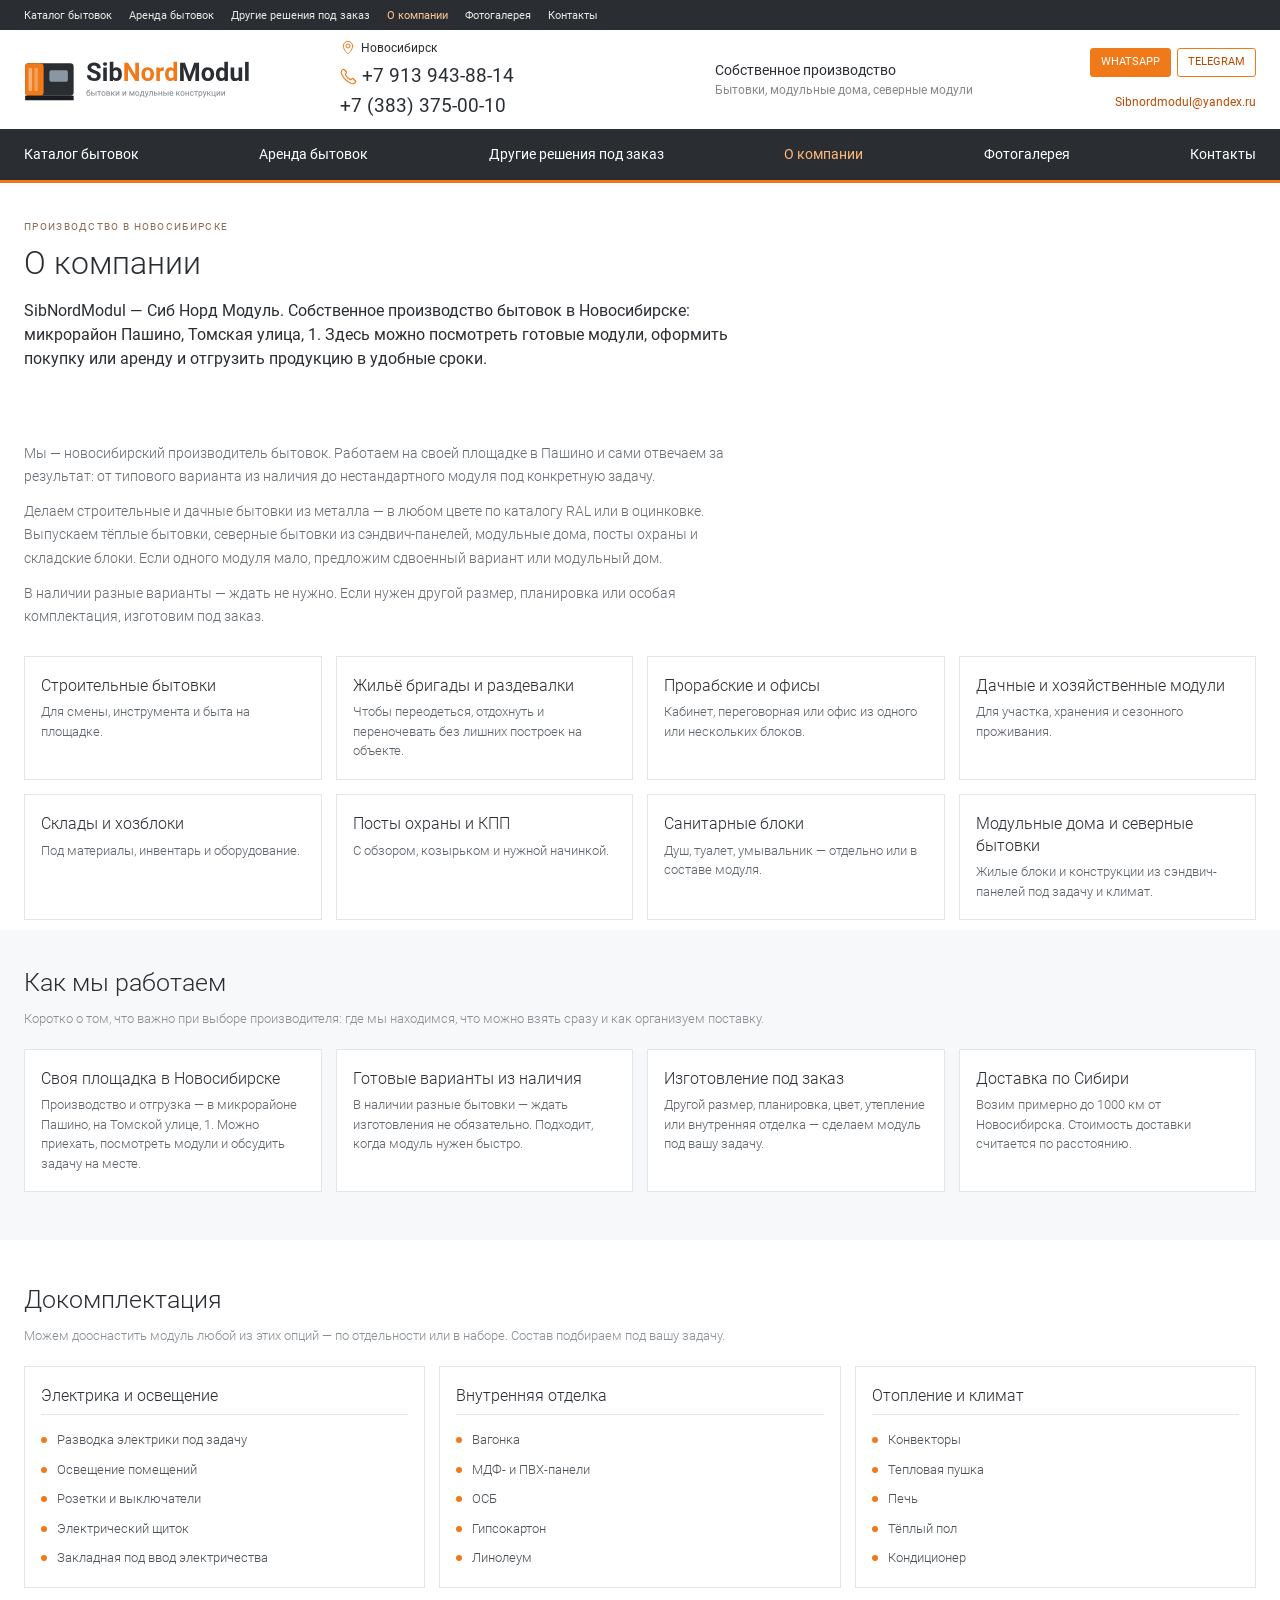
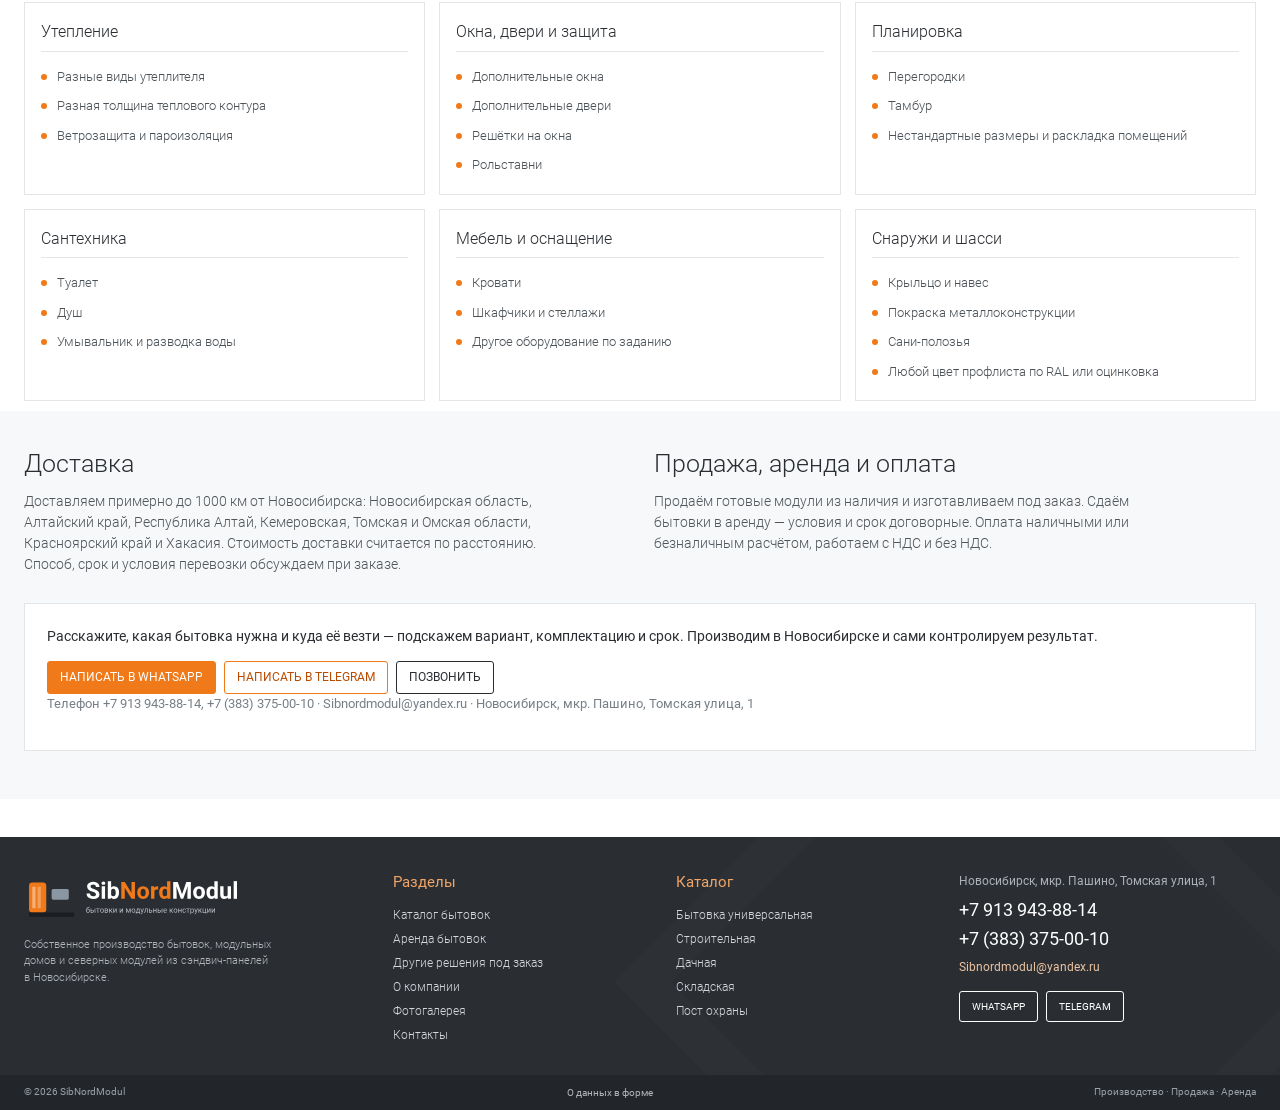
==== commit b16df876: "Add Novosibirsk landline +7 (383) 375-00-10 next to the mobile number Show the city number alongside" ====
--- a/about/index.html
+++ b/about/index.html
@@ -23,7 +23,10 @@
 </a>
 <div class="header__local">
 <p><svg aria-hidden="true" class="icon"><use href="#i-pin"></use></svg> Новосибирск</p>
+<div class="phones">
 <a class="phone" href="tel:+79139438814"><svg aria-hidden="true" class="icon"><use href="#i-phone"></use></svg>+7 913 943-88-14</a>
+<a class="phone" href="tel:+73833750010">+7 (383) 375-00-10</a>
+</div>
 </div>
 <div class="header__note"><strong>Собственное производство</strong>Бытовки, модульные дома, северные модули</div>
 <div class="header__actions">
@@ -83,7 +86,7 @@
 <div class="cta-band">
 <p>Расскажите, какая бытовка нужна и куда её везти — подскажем вариант, комплектацию и срок. Производим в Новосибирске и сами контролируем результат.</p>
 <div class="chat-btns "><a class="button button--fill" href="https://wa.me/79139438814" target="_blank" rel="noopener">Написать в WhatsApp</a><a class="button" href="https://t.me/Volt0ne" target="_blank" rel="noopener">Написать в Telegram</a><a class="button button--ink" href="tel:+79139438814">Позвонить</a></div>
-<p class="subtle">Телефон <a href="tel:+79139438814">+7 913 943-88-14</a> · <a href="mailto:Sibnordmodul@yandex.ru">Sibnordmodul@yandex.ru</a> · Новосибирск, мкр. Пашино, Томская улица, 1</p>
+<p class="subtle">Телефон <a href="tel:+79139438814">+7 913 943-88-14</a>, <a href="tel:+73833750010">+7 (383) 375-00-10</a> · <a href="mailto:Sibnordmodul@yandex.ru">Sibnordmodul@yandex.ru</a> · Новосибирск, мкр. Пашино, Томская улица, 1</p>
 </div>
 </div></section>
 </main>
@@ -103,7 +106,10 @@
 </ul></div>
 <div class="footer__contact">
 <p>Новосибирск, мкр. Пашино, Томская улица, 1</p>
+<div class="phones">
 <a class="phone" href="tel:+79139438814">+7 913 943-88-14</a>
+<a class="phone" href="tel:+73833750010">+7 (383) 375-00-10</a>
+</div>
 <a class="mail" href="mailto:Sibnordmodul@yandex.ru">Sibnordmodul@yandex.ru</a>
 <div class="footer-chats">
 <a class="button button--white" href="https://wa.me/79139438814" target="_blank" rel="noopener">WhatsApp</a>
@@ -128,7 +134,10 @@
 <button class="close-btn" aria-label="Закрыть меню" data-close="" type="button"><svg aria-hidden="true" class="icon"><use href="#i-close"></use></svg></button></div>
 <nav><a href="../catalog/">Каталог бытовок</a><a href="../rent/">Аренда бытовок</a><a href="../custom/">Другие решения под заказ</a><a href="../about/">О компании</a><a href="../gallery/">Фотогалерея</a><a href="../contacts/">Контакты</a></nav>
 <div class="drawer__contact">
+<div class="phones">
 <a class="phone" href="tel:+79139438814">+7 913 943-88-14</a>
+<a class="phone" href="tel:+73833750010">+7 (383) 375-00-10</a>
+</div>
 <a class="mail" href="mailto:Sibnordmodul@yandex.ru">Sibnordmodul@yandex.ru</a>
 <a class="button button--fill" href="https://wa.me/79139438814" target="_blank" rel="noopener">WhatsApp</a>
 <a class="button" href="https://t.me/Volt0ne" target="_blank" rel="noopener">Telegram</a>
--- a/styles.css
+++ b/styles.css
@@ -154,9 +154,11 @@
 .contacts-map-block .contacts-addr{display:flex;gap:6px;align-items:flex-start;margin-bottom:12px;font-size:16px}
 .map-embed{margin-top:14px;border:1px solid var(--line);background:var(--soft);min-height:380px}
 .map-embed iframe,.map-embed .dg-widget-link,.map-embed > div{display:block;width:100%}
-.gallery-page-grid{display:grid;grid-template-columns:repeat(3,minmax(0,1fr));gap:10px;margin:18px 0 40px}
-.gallery-item{position:relative;display:block;background:var(--soft);overflow:hidden;cursor:zoom-in}
-.gallery-item img{width:100%;height:220px;object-fit:cover}
+.gallery-page-grid{display:grid;grid-template-columns:repeat(3,minmax(0,1fr));grid-auto-rows:220px;grid-auto-flow:dense;gap:10px;margin:18px 0 40px}
+.gallery-item{position:relative;display:block;height:100%;background:var(--soft);overflow:hidden;cursor:zoom-in}
+.gallery-item img{width:100%;height:100%;object-fit:cover;transition:transform .3s}
+.gallery-item:hover img{transform:scale(1.04)}
+.gallery-item.is-portrait{grid-row:span 2}
 .gallery-item .real-cap{position:absolute;left:0;right:0;bottom:0;background:#1d232acc;color:#fff;font-size:12px;padding:6px 8px}
 @media(max-width:991px){
   .home-cards{grid-template-columns:repeat(2,minmax(0,1fr))}
@@ -167,7 +169,7 @@
 @media(max-width:767px){
   .home-cards{grid-template-columns:1fr}
   .page-hero h1{font-size:26px}
-  .gallery-item img{height:160px}
+  .gallery-page-grid{grid-auto-rows:160px}
   .header__chats{display:none}
 }
 
@@ -198,3 +200,6 @@
 @media(max-width:767px){
   .about-use-grid,.opt-grid{grid-template-columns:1fr}
 }
+
+.phones{display:flex;flex-direction:column;align-items:flex-start;gap:2px}
+.footer .phones .phone,.drawer__contact .phones .phone{display:block}
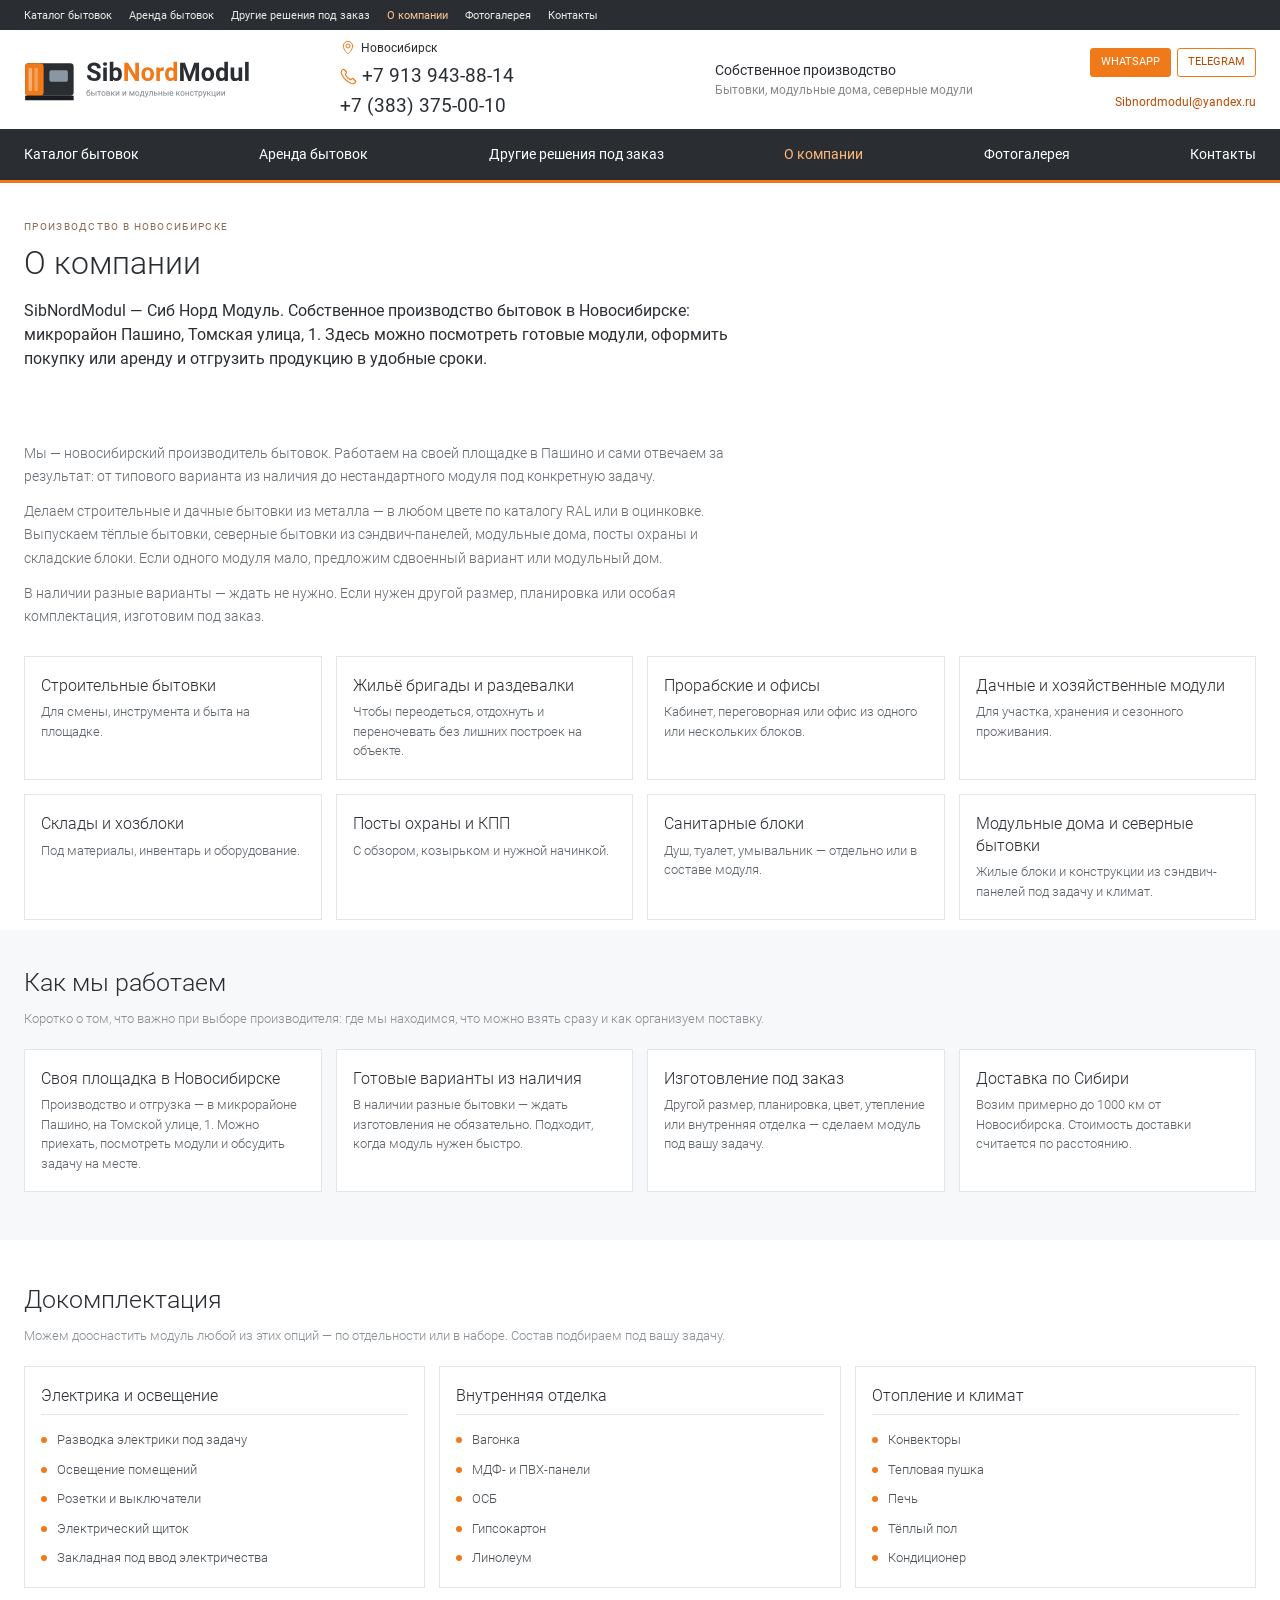
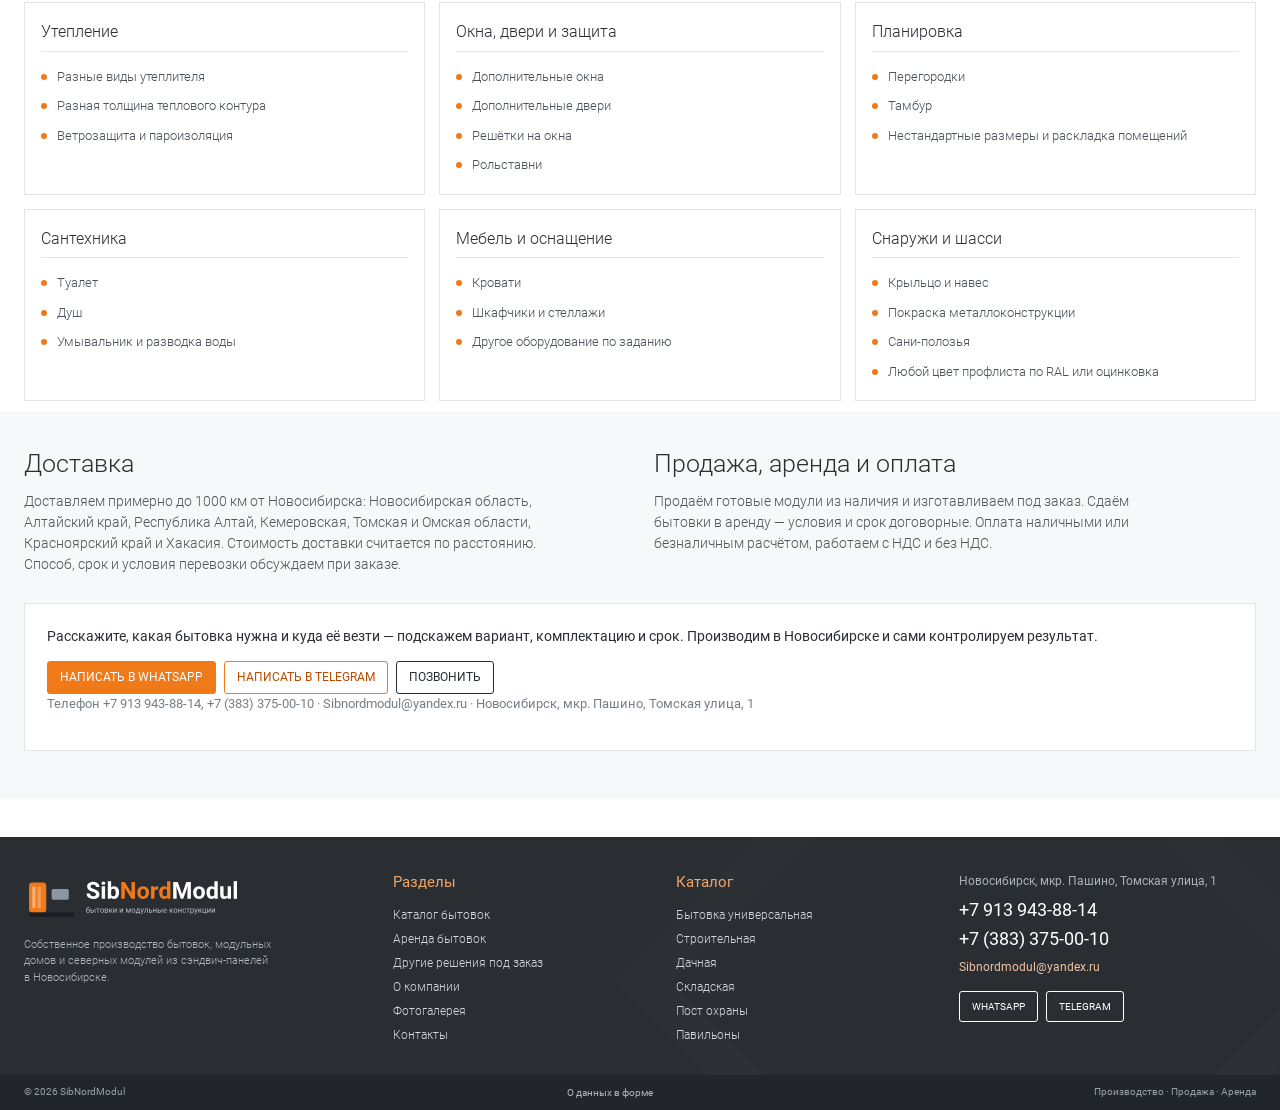
==== commit 1318597e: "Add Pavilions catalog section and gallery photo Add a photo-only «Павильоны» category (no sizes or p" ====
--- a/about/index.html
+++ b/about/index.html
@@ -103,6 +103,7 @@
 <li><a href="../catalog/#cat-dachnye">Дачная</a></li>
 <li><a href="../catalog/#cat-sklad">Складская</a></li>
 <li><a href="../catalog/#cat-guard">Пост охраны</a></li>
+<li><a href="../catalog/#cat-pavilions">Павильоны</a></li>
 </ul></div>
 <div class="footer__contact">
 <p>Новосибирск, мкр. Пашино, Томская улица, 1</p>
--- a/styles.css
+++ b/styles.css
@@ -203,3 +203,6 @@
 
 .phones{display:flex;flex-direction:column;align-items:flex-start;gap:2px}
 .footer .phones .phone,.drawer__contact .phones .phone{display:block}
+
+.scheme-tile .product__image--photo{aspect-ratio:3/2}
+.scheme-tile .product__image--photo img{object-fit:cover;object-position:center}
